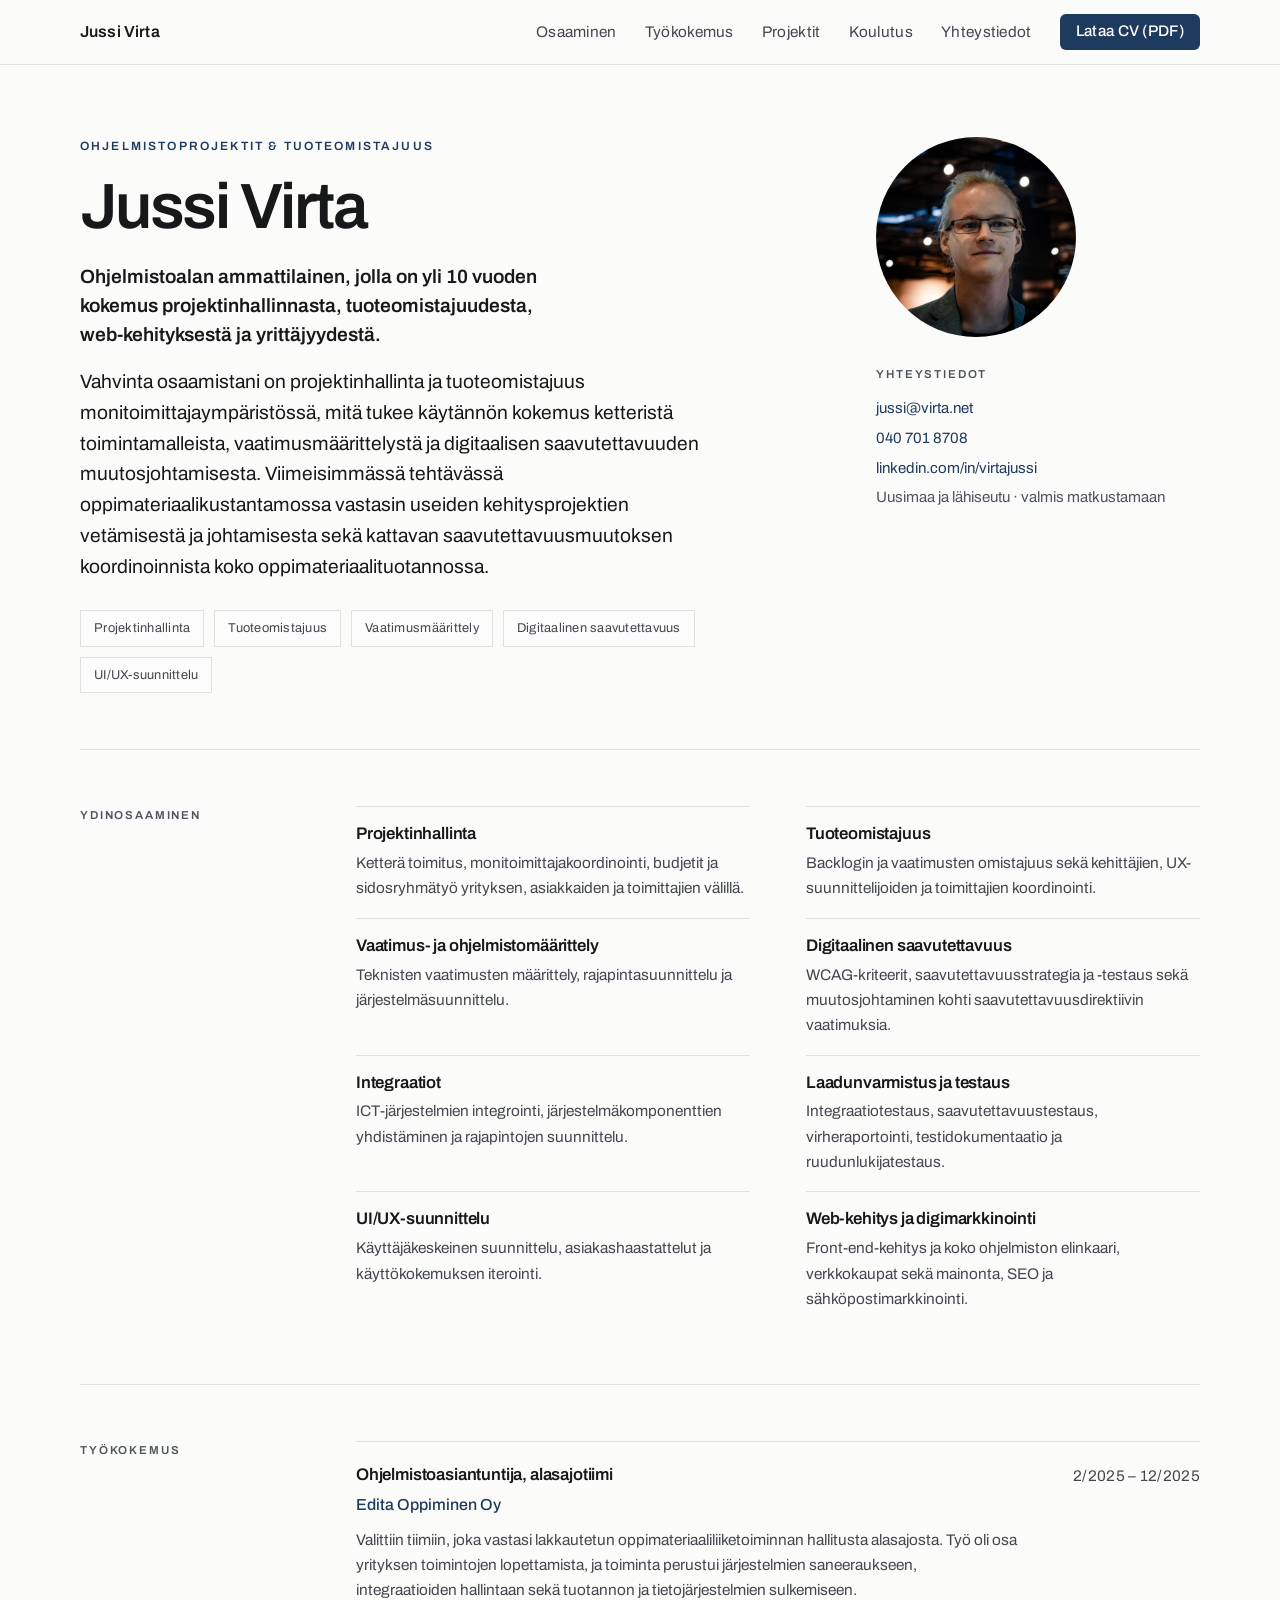
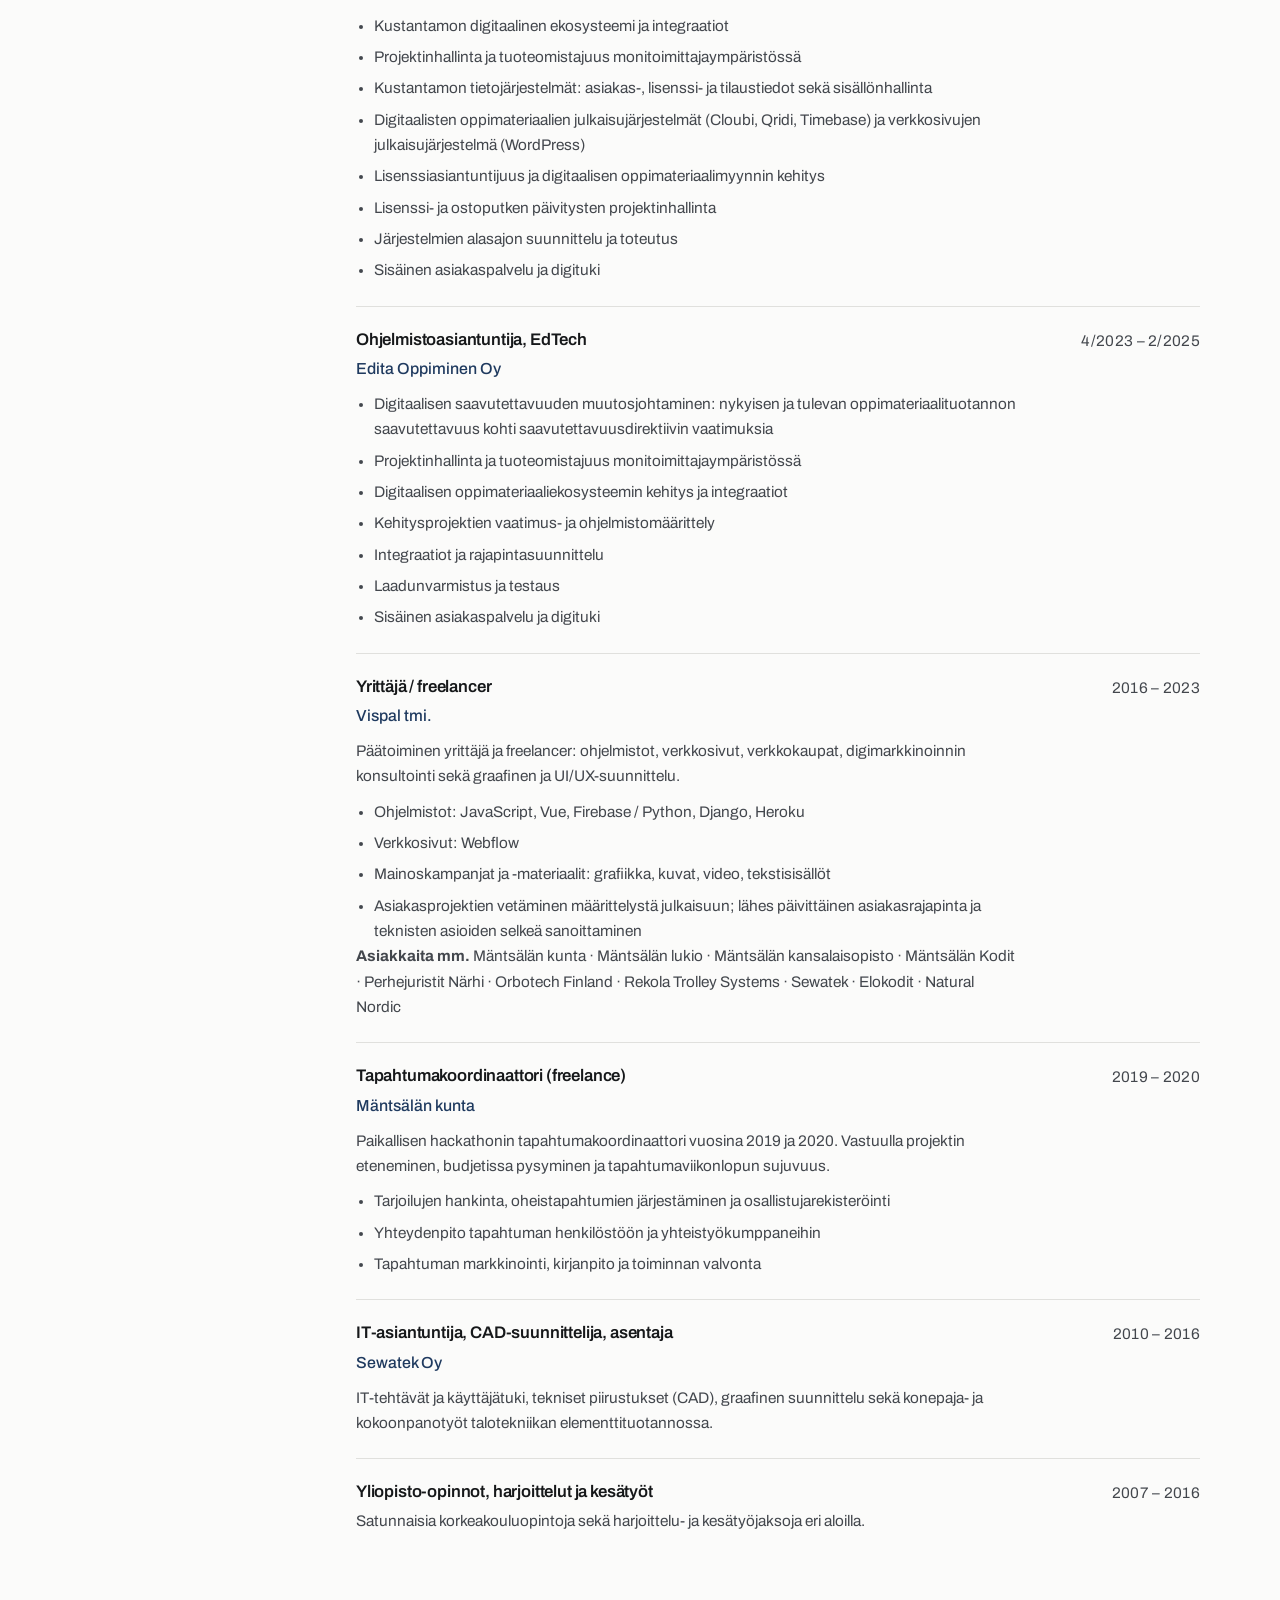
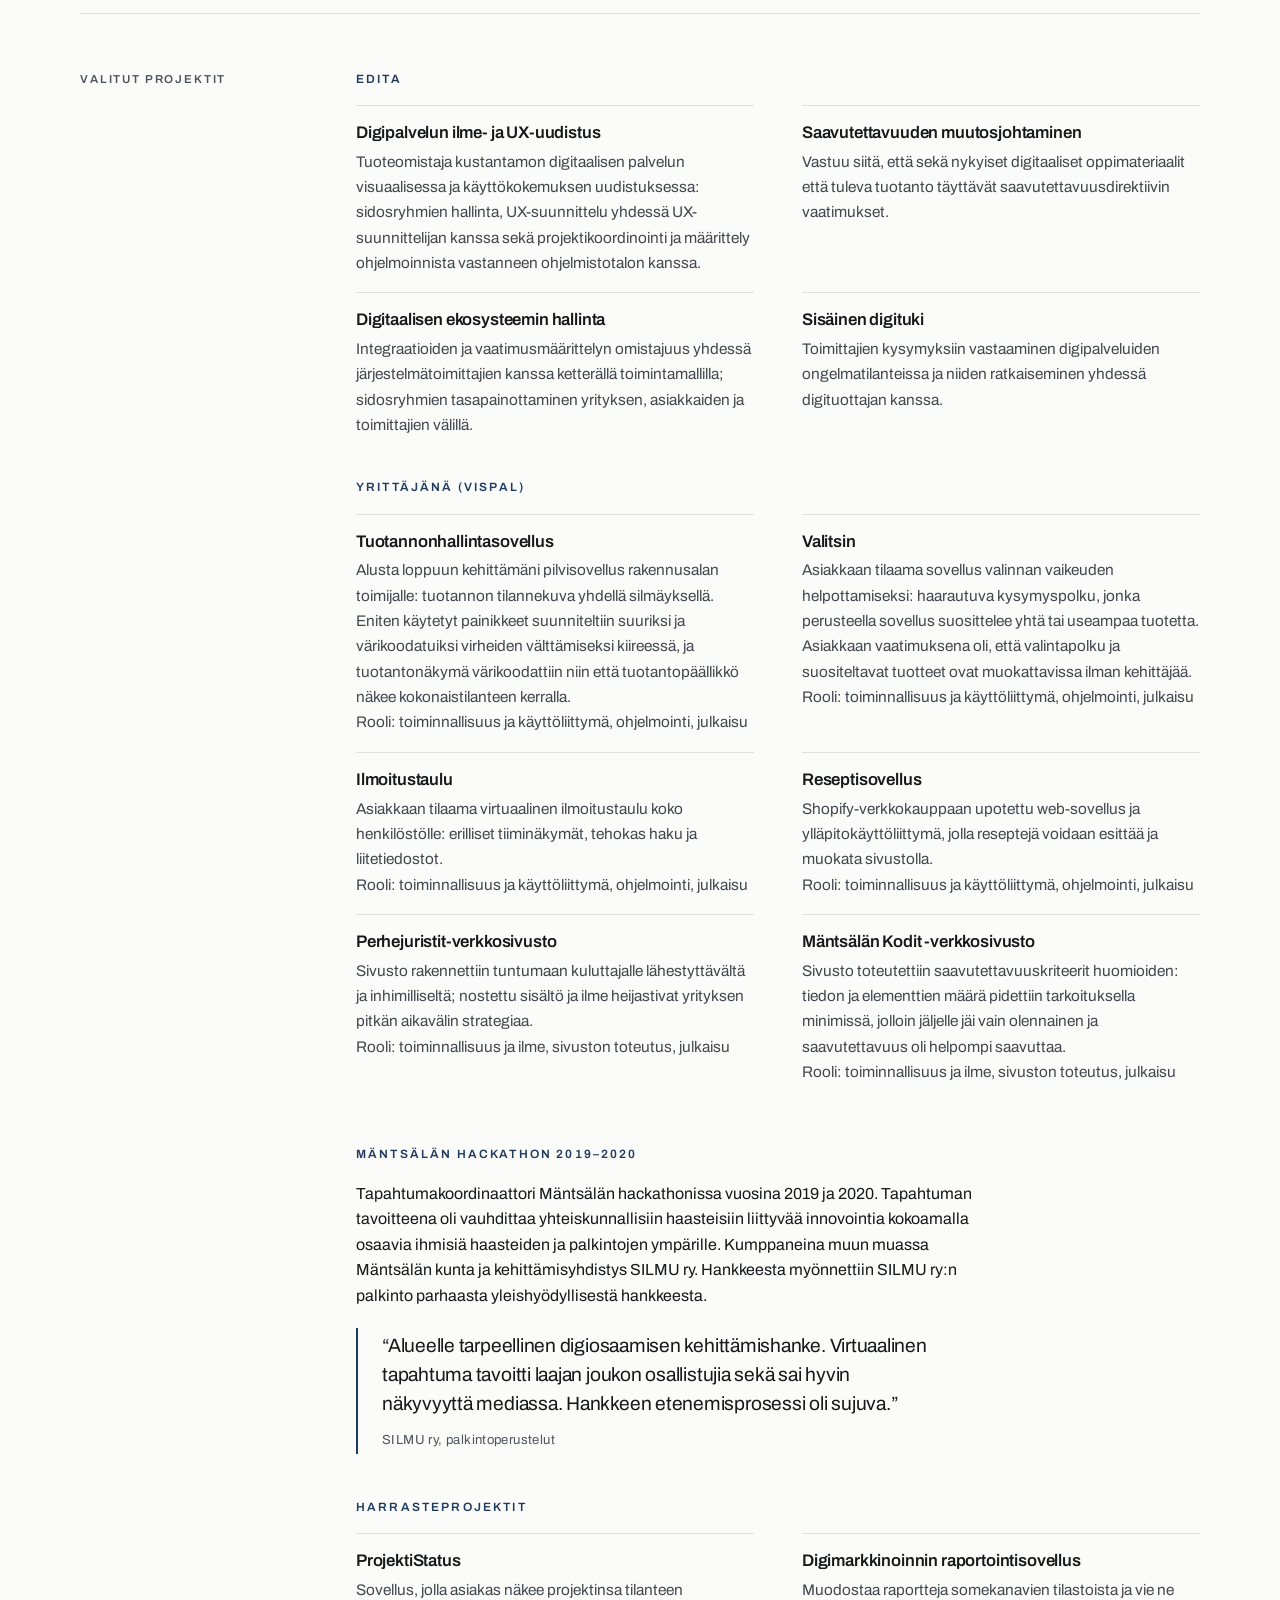
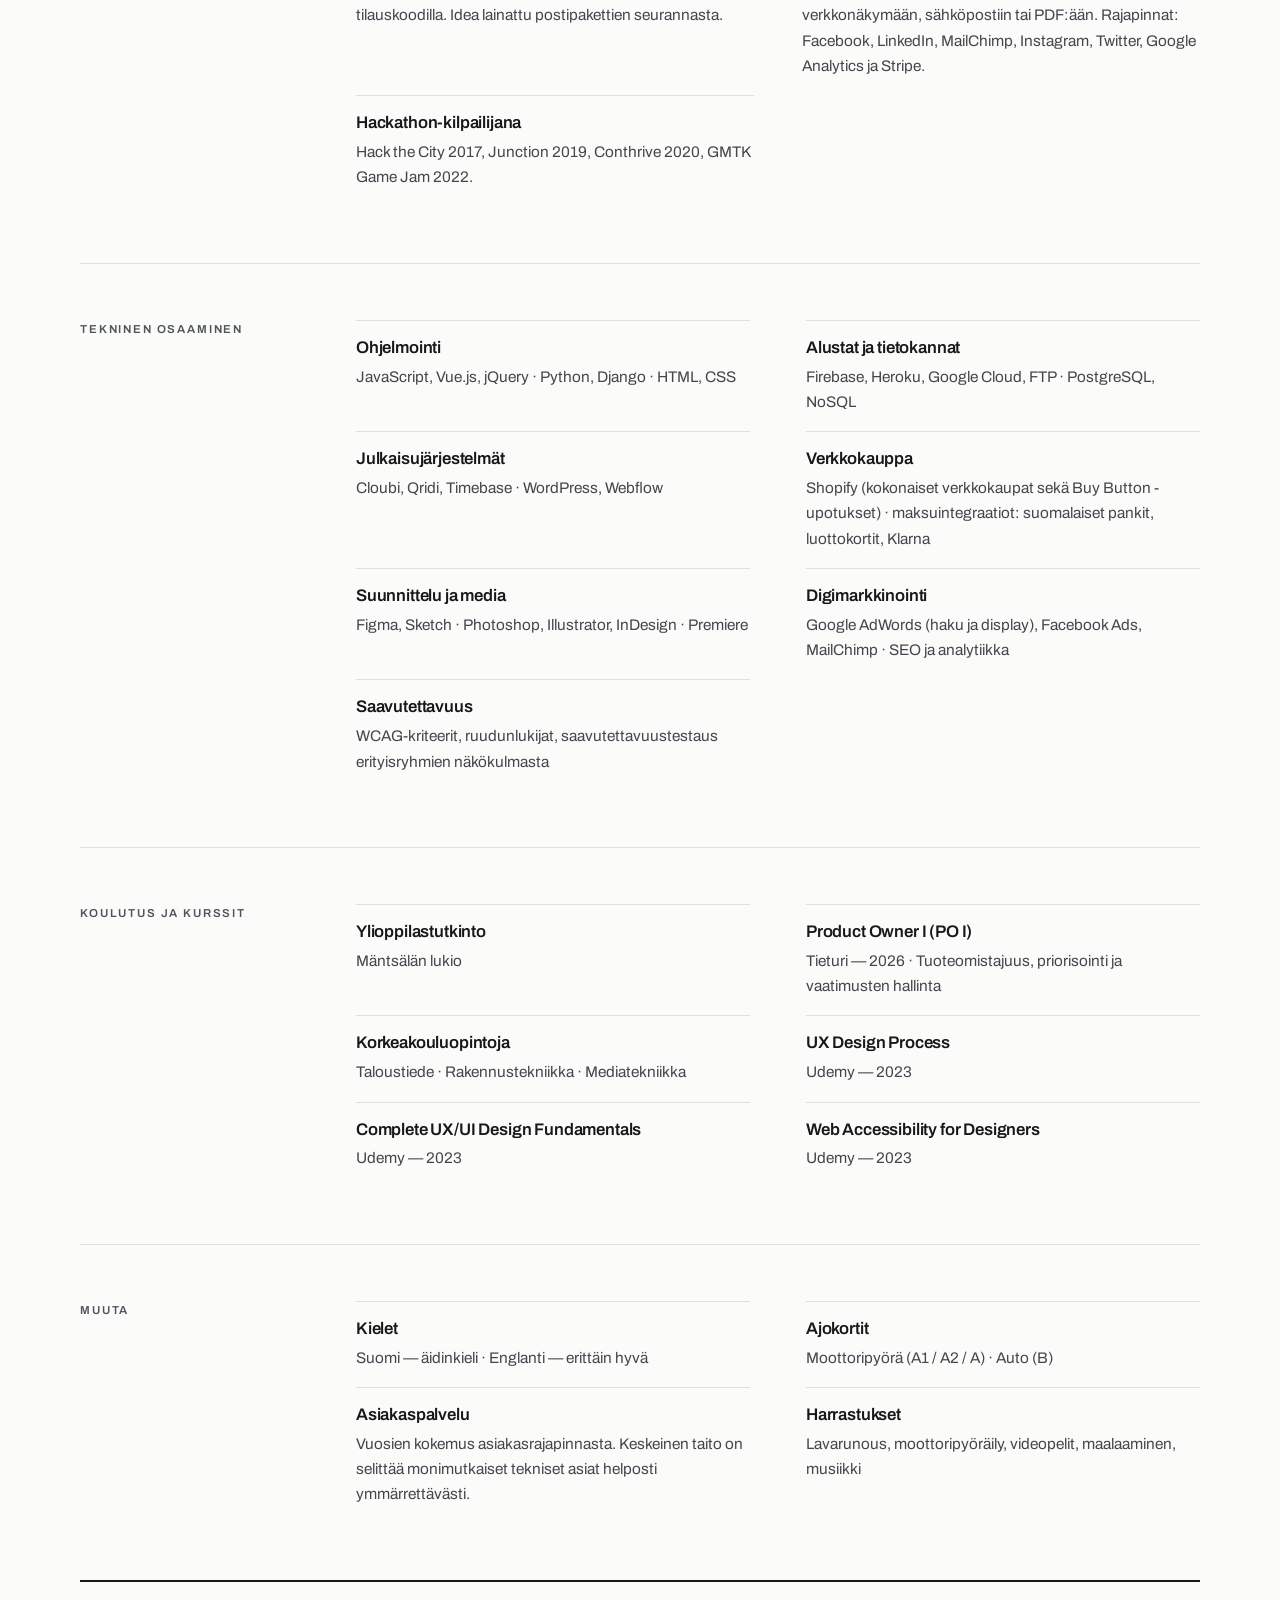
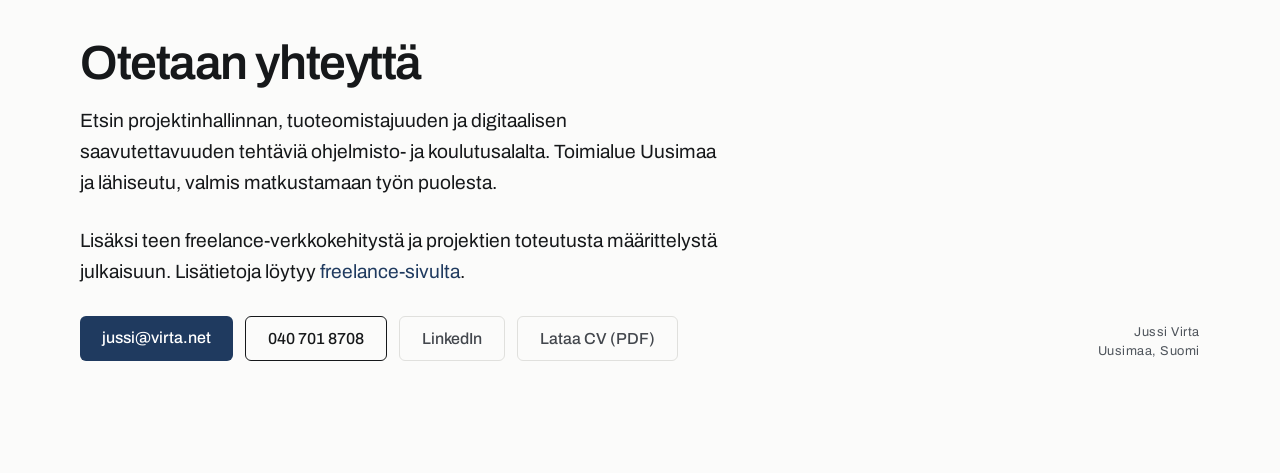
==== CV/index.html @ 3f465d14 "Add front page portal with CV and digital services paths - Move the CV page to /CV/ and fix its asse" ====
<!DOCTYPE html>
<html lang="fi">
<head>
  <meta charset="utf-8">
  <meta name="viewport" content="width=device-width, initial-scale=1">
  <meta name="description" content="Jussi Virta — ohjelmistoprojektit, tuoteomistajuus ja digitaalinen saavutettavuus.">
  <title>Jussi Virta</title>
  <link rel="preconnect" href="https://fonts.googleapis.com">
  <link rel="preconnect" href="https://fonts.gstatic.com" crossorigin>
  <link href="https://fonts.googleapis.com/css2?family=Archivo:wght@400;500;600;700&display=swap" rel="stylesheet">
  <link rel="stylesheet" href="styles.css">
</head>
<body>
  <a class="skip-link" href="#top">Hyppää sisältöön</a>
  <header class="site-header">
    <div class="container">
      <a class="brand" href="#top">Jussi Virta</a>
      <nav class="nav" aria-label="Päävalikko">
        <a href="#osaaminen">Osaaminen</a>
        <a href="#kokemus">Työkokemus</a>
        <a href="#projektit">Projektit</a>
        <a href="#koulutus">Koulutus</a>
        <a href="#yhteys">Yhteystiedot</a>
        <a class="button" href="../assets/Jussi_Virta_CV.pdf" download aria-label="Lataa CV PDF">Lataa CV (PDF)</a>
      </nav>
    </div>
  </header>

  <main id="top" class="container">
    <section class="hero">
      <div class="hero-grid">
        <div>
          <p class="eyebrow">Ohjelmistoprojektit &amp; tuoteomistajuus</p>
          <h1>Jussi Virta</h1>
          <p class="lead">Ohjelmistoalan ammattilainen, jolla on yli 10 vuoden kokemus projektinhallinnasta, tuoteomistajuudesta, web-kehityksestä ja yrittäjyydestä.</p>
          <p class="summary">Vahvinta osaamistani on projektinhallinta ja tuoteomistajuus monitoimittajaympäristössä, mitä tukee käytännön kokemus ketteristä toimintamalleista, vaatimusmäärittelystä ja digitaalisen saavutettavuuden muutosjohtamisesta. Viimeisimmässä tehtävässä oppimateriaalikustantamossa vastasin useiden kehitysprojektien vetämisestä ja johtamisesta sekä kattavan saavutettavuusmuutoksen koordinoinnista koko oppimateriaalituotannossa.</p>
          <div class="tag-list">
            <span class="tag">Projektinhallinta</span>
            <span class="tag">Tuoteomistajuus</span>
            <span class="tag">Vaatimusmäärittely</span>
            <span class="tag">Digitaalinen saavutettavuus</span>
            <span class="tag">UI/UX-suunnittelu</span>
          </div>
        </div>

        <div class="profile-card">
          <img class="profile-image" src="../assets/jussi.webp" alt="Jussi Virta">
          <div>
            <p class="contact-title">Yhteystiedot</p>
            <div class="contact-list">
              <a href="mailto:jussi@virta.net" aria-label="Sähköposti: jussi@virta.net">jussi@virta.net</a>
              <a href="tel:+358407018708" aria-label="Puhelinnumero: 040 701 8708">040 701 8708</a>
              <a href="https://linkedin.com/in/virtajussi" target="_blank" rel="noopener noreferrer" aria-label="LinkedIn-profiili">linkedin.com/in/virtajussi</a>
              <span class="contact-meta">Uusimaa ja lähiseutu · valmis matkustamaan</span>
            </div>
          </div>
        </div>
      </div>
    </section>

    <section id="osaaminen" class="section">
      <div class="section-grid">
        <h2 class="section-label">Ydinosaaminen</h2>
        <div class="card-grid">
          <div class="info-card">
            <h3>Projektinhallinta</h3>
            <p>Ketterä toimitus, monitoimittajakoordinointi, budjetit ja sidosryhmätyö yrityksen, asiakkaiden ja toimittajien välillä.</p>
          </div>
          <div class="info-card">
            <h3>Tuoteomistajuus</h3>
            <p>Backlogin ja vaatimusten omistajuus sekä kehittäjien, UX-suunnittelijoiden ja toimittajien koordinointi.</p>
          </div>
          <div class="info-card">
            <h3>Vaatimus- ja ohjelmistomäärittely</h3>
            <p>Teknisten vaatimusten määrittely, rajapintasuunnittelu ja järjestelmäsuunnittelu.</p>
          </div>
          <div class="info-card">
            <h3>Digitaalinen saavutettavuus</h3>
            <p>WCAG-kriteerit, saavutettavuusstrategia ja -testaus sekä muutosjohtaminen kohti saavutettavuusdirektiivin vaatimuksia.</p>
          </div>
          <div class="info-card">
            <h3>Integraatiot</h3>
            <p>ICT-järjestelmien integrointi, järjestelmäkomponenttien yhdistäminen ja rajapintojen suunnittelu.</p>
          </div>
          <div class="info-card">
            <h3>Laadunvarmistus ja testaus</h3>
            <p>Integraatiotestaus, saavutettavuustestaus, virheraportointi, testidokumentaatio ja ruudunlukijatestaus.</p>
          </div>
          <div class="info-card">
            <h3>UI/UX-suunnittelu</h3>
            <p>Käyttäjäkeskeinen suunnittelu, asiakashaastattelut ja käyttökokemuksen iterointi.</p>
          </div>
          <div class="info-card">
            <h3>Web-kehitys ja digimarkkinointi</h3>
            <p>Front-end-kehitys ja koko ohjelmiston elinkaari, verkkokaupat sekä mainonta, SEO ja sähköpostimarkkinointi.</p>
          </div>
        </div>
      </div>
    </section>

    <section id="kokemus" class="section">
      <div class="section-grid">
        <h2 class="section-label">Työkokemus</h2>
        <div>
          <article class="job">
            <div>
              <h3>Ohjelmistoasiantuntija, alasajotiimi</h3>
              <span class="job-company">Edita Oppiminen Oy</span>
              <p>Valittiin tiimiin, joka vastasi lakkautetun oppimateriaaliliiketoiminnan hallitusta alasajosta. Työ oli osa yrityksen toimintojen lopettamista, ja toiminta perustui järjestelmien saneeraukseen, integraatioiden hallintaan sekä tuotannon ja tietojärjestelmien sulkemiseen.</p>
              <ul>
                <li>Kustantamon digitaalinen ekosysteemi ja integraatiot</li>
                <li>Projektinhallinta ja tuoteomistajuus monitoimittajaympäristössä</li>
                <li>Kustantamon tietojärjestelmät: asiakas-, lisenssi- ja tilaustiedot sekä sisällönhallinta</li>
                <li>Digitaalisten oppimateriaalien julkaisujärjestelmät (Cloubi, Qridi, Timebase) ja verkkosivujen julkaisujärjestelmä (WordPress)</li>
                <li>Lisenssiasiantuntijuus ja digitaalisen oppimateriaalimyynnin kehitys</li>
                <li>Lisenssi- ja ostoputken päivitysten projektinhallinta</li>
                <li>Järjestelmien alasajon suunnittelu ja toteutus</li>
                <li>Sisäinen asiakaspalvelu ja digituki</li>
              </ul>
            </div>
            <p class="job-date">2/2025 – 12/2025</p>
          </article>

          <article class="job">
            <div>
              <h3>Ohjelmistoasiantuntija, EdTech</h3>
              <span class="job-company">Edita Oppiminen Oy</span>
              <ul>
                <li>Digitaalisen saavutettavuuden muutosjohtaminen: nykyisen ja tulevan oppimateriaalituotannon saavutettavuus kohti saavutettavuusdirektiivin vaatimuksia</li>
                <li>Projektinhallinta ja tuoteomistajuus monitoimittajaympäristössä</li>
                <li>Digitaalisen oppimateriaaliekosysteemin kehitys ja integraatiot</li>
                <li>Kehitysprojektien vaatimus- ja ohjelmistomäärittely</li>
                <li>Integraatiot ja rajapintasuunnittelu</li>
                <li>Laadunvarmistus ja testaus</li>
                <li>Sisäinen asiakaspalvelu ja digituki</li>
              </ul>
            </div>
            <p class="job-date">4/2023 – 2/2025</p>
          </article>

          <article class="job">
            <div>
              <h3>Yrittäjä / freelancer</h3>
              <span class="job-company">Vispal tmi.</span>
              <p>Päätoiminen yrittäjä ja freelancer: ohjelmistot, verkkosivut, verkkokaupat, digimarkkinoinnin konsultointi sekä graafinen ja UI/UX-suunnittelu.</p>
              <ul>
                <li>Ohjelmistot: JavaScript, Vue, Firebase / Python, Django, Heroku</li>
                <li>Verkkosivut: Webflow</li>
                <li>Mainoskampanjat ja -materiaalit: grafiikka, kuvat, video, tekstisisällöt</li>
                <li>Asiakasprojektien vetäminen määrittelystä julkaisuun; lähes päivittäinen asiakasrajapinta ja teknisten asioiden selkeä sanoittaminen</li>
              </ul>
              <p class="meta"><strong>Asiakkaita mm.</strong> Mäntsälän kunta · Mäntsälän lukio · Mäntsälän kansalaisopisto · Mäntsälän Kodit · Perhejuristit Närhi · Orbotech Finland · Rekola Trolley Systems · Sewatek · Elokodit · Natural Nordic</p>
            </div>
            <p class="job-date">2016 – 2023</p>
          </article>

          <article class="job">
            <div>
              <h3>Tapahtumakoordinaattori (freelance)</h3>
              <span class="job-company">Mäntsälän kunta</span>
              <p>Paikallisen hackathonin tapahtumakoordinaattori vuosina 2019 ja 2020. Vastuulla projektin eteneminen, budjetissa pysyminen ja tapahtumaviikonlopun sujuvuus.</p>
              <ul>
                <li>Tarjoilujen hankinta, oheistapahtumien järjestäminen ja osallistujarekisteröinti</li>
                <li>Yhteydenpito tapahtuman henkilöstöön ja yhteistyökumppaneihin</li>
                <li>Tapahtuman markkinointi, kirjanpito ja toiminnan valvonta</li>
              </ul>
            </div>
            <p class="job-date">2019 – 2020</p>
          </article>

          <article class="job">
            <div>
              <h3>IT-asiantuntija, CAD-suunnittelija, asentaja</h3>
              <span class="job-company">Sewatek Oy</span>
              <p>IT-tehtävät ja käyttäjätuki, tekniset piirustukset (CAD), graafinen suunnittelu sekä konepaja- ja kokoonpanotyöt talotekniikan elementtituotannossa.</p>
            </div>
            <p class="job-date">2010 – 2016</p>
          </article>

          <article class="job">
            <div>
              <h3>Yliopisto-opinnot, harjoittelut ja kesätyöt</h3>
              <p>Satunnaisia korkeakouluopintoja sekä harjoittelu- ja kesätyöjaksoja eri aloilla.</p>
            </div>
            <p class="job-date">2007 – 2016</p>
          </article>
        </div>
      </div>
    </section>

    <section id="projektit" class="section">
      <div class="section-grid">
        <h2 class="section-label">Valitut projektit</h2>
        <div>
          <p class="eyebrow eyebrow-spaced">Edita</p>
          <div class="project-grid">
            <div class="project">
              <h3>Digipalvelun ilme- ja UX-uudistus</h3>
              <p>Tuoteomistaja kustantamon digitaalisen palvelun visuaalisessa ja käyttökokemuksen uudistuksessa: sidosryhmien hallinta, UX-suunnittelu yhdessä UX-suunnittelijan kanssa sekä projektikoordinointi ja määrittely ohjelmoinnista vastanneen ohjelmistotalon kanssa.</p>
            </div>
            <div class="project">
              <h3>Saavutettavuuden muutosjohtaminen</h3>
              <p>Vastuu siitä, että sekä nykyiset digitaaliset oppimateriaalit että tuleva tuotanto täyttävät saavutettavuusdirektiivin vaatimukset.</p>
            </div>
            <div class="project">
              <h3>Digitaalisen ekosysteemin hallinta</h3>
              <p>Integraatioiden ja vaatimusmäärittelyn omistajuus yhdessä järjestelmätoimittajien kanssa ketterällä toimintamallilla; sidosryhmien tasapainottaminen yrityksen, asiakkaiden ja toimittajien välillä.</p>
            </div>
            <div class="project">
              <h3>Sisäinen digituki</h3>
              <p>Toimittajien kysymyksiin vastaaminen digipalveluiden ongelmatilanteissa ja niiden ratkaiseminen yhdessä digituottajan kanssa.</p>
            </div>
          </div>

          <p class="eyebrow eyebrow-spaced-large">Yrittäjänä (Vispal)</p>
          <div class="project-grid">
            <div class="project">
              <h3>Tuotannonhallintasovellus</h3>
              <p>Alusta loppuun kehittämäni pilvisovellus rakennusalan toimijalle: tuotannon tilannekuva yhdellä silmäyksellä. Eniten käytetyt painikkeet suunniteltiin suuriksi ja värikoodatuiksi virheiden välttämiseksi kiireessä, ja tuotantonäkymä värikoodattiin niin että tuotantopäällikkö näkee kokonaistilanteen kerralla.</p>
              <p class="project-role">Rooli: toiminnallisuus ja käyttöliittymä, ohjelmointi, julkaisu</p>
            </div>
            <div class="project">
              <h3>Valitsin</h3>
              <p>Asiakkaan tilaama sovellus valinnan vaikeuden helpottamiseksi: haarautuva kysymyspolku, jonka perusteella sovellus suosittelee yhtä tai useampaa tuotetta. Asiakkaan vaatimuksena oli, että valintapolku ja suositeltavat tuotteet ovat muokattavissa ilman kehittäjää.</p>
              <p class="project-role">Rooli: toiminnallisuus ja käyttöliittymä, ohjelmointi, julkaisu</p>
            </div>
            <div class="project">
              <h3>Ilmoitustaulu</h3>
              <p>Asiakkaan tilaama virtuaalinen ilmoitustaulu koko henkilöstölle: erilliset tiiminäkymät, tehokas haku ja liitetiedostot.</p>
              <p class="project-role">Rooli: toiminnallisuus ja käyttöliittymä, ohjelmointi, julkaisu</p>
            </div>
            <div class="project">
              <h3>Reseptisovellus</h3>
              <p>Shopify-verkkokauppaan upotettu web-sovellus ja ylläpitokäyttöliittymä, jolla reseptejä voidaan esittää ja muokata sivustolla.</p>
              <p class="project-role">Rooli: toiminnallisuus ja käyttöliittymä, ohjelmointi, julkaisu</p>
            </div>
            <div class="project">
              <h3>Perhejuristit-verkkosivusto</h3>
              <p>Sivusto rakennettiin tuntumaan kuluttajalle lähestyttävältä ja inhimilliseltä; nostettu sisältö ja ilme heijastivat yrityksen pitkän aikavälin strategiaa.</p>
              <p class="project-role">Rooli: toiminnallisuus ja ilme, sivuston toteutus, julkaisu</p>
            </div>
            <div class="project">
              <h3>Mäntsälän Kodit -verkkosivusto</h3>
              <p>Sivusto toteutettiin saavutettavuuskriteerit huomioiden: tiedon ja elementtien määrä pidettiin tarkoituksella minimissä, jolloin jäljelle jäi vain olennainen ja saavutettavuus oli helpompi saavuttaa.</p>
              <p class="project-role">Rooli: toiminnallisuus ja ilme, sivuston toteutus, julkaisu</p>
            </div>
          </div>

          <div class="project-group">
            <p class="eyebrow eyebrow-spaced">Mäntsälän hackathon 2019–2020</p>
            <div>
              <p class="project-copy">Tapahtumakoordinaattori Mäntsälän hackathonissa vuosina 2019 ja 2020. Tapahtuman tavoitteena oli vauhdittaa yhteiskunnallisiin haasteisiin liittyvää innovointia kokoamalla osaavia ihmisiä haasteiden ja palkintojen ympärille. Kumppaneina muun muassa Mäntsälän kunta ja kehittämisyhdistys SILMU ry. Hankkeesta myönnettiin SILMU ry:n palkinto parhaasta yleishyödyllisestä hankkeesta.</p>
              <blockquote class="quote">
                <p>“Alueelle tarpeellinen digiosaamisen kehittämishanke. Virtuaalinen tapahtuma tavoitti laajan joukon osallistujia sekä sai hyvin näkyvyyttä mediassa. Hankkeen etenemisprosessi oli sujuva.”</p>
                <footer class="quote-footer">SILMU ry, palkintoperustelut</footer>
              </blockquote>
            </div>
          </div>

          <div class="project-group">
            <p class="eyebrow eyebrow-spaced">Harrasteprojektit</p>
            <div class="project-grid">
              <div class="project">
                <h3>ProjektiStatus</h3>
                <p>Sovellus, jolla asiakas näkee projektinsa tilanteen tilauskoodilla. Idea lainattu postipakettien seurannasta.</p>
              </div>
              <div class="project">
                <h3>Digimarkkinoinnin raportointisovellus</h3>
                <p>Muodostaa raportteja somekanavien tilastoista ja vie ne verkkonäkymään, sähköpostiin tai PDF:ään. Rajapinnat: Facebook, LinkedIn, MailChimp, Instagram, Twitter, Google Analytics ja Stripe.</p>
              </div>
              <div class="project">
                <h3>Hackathon-kilpailijana</h3>
                <p>Hack the City 2017, Junction 2019, Conthrive 2020, GMTK Game Jam 2022.</p>
              </div>
            </div>
          </div>
        </div>
      </div>
    </section>

    <section id="tekniikka" class="section">
      <div class="section-grid">
        <h2 class="section-label">Tekninen osaaminen</h2>
        <div class="card-grid">
          <div class="info-card">
            <h3>Ohjelmointi</h3>
            <p>JavaScript, Vue.js, jQuery · Python, Django · HTML, CSS</p>
          </div>
          <div class="info-card">
            <h3>Alustat ja tietokannat</h3>
            <p>Firebase, Heroku, Google Cloud, FTP · PostgreSQL, NoSQL</p>
          </div>
          <div class="info-card">
            <h3>Julkaisujärjestelmät</h3>
            <p>Cloubi, Qridi, Timebase · WordPress, Webflow</p>
          </div>
          <div class="info-card">
            <h3>Verkkokauppa</h3>
            <p>Shopify (kokonaiset verkkokaupat sekä Buy Button -upotukset) · maksuintegraatiot: suomalaiset pankit, luottokortit, Klarna</p>
          </div>
          <div class="info-card">
            <h3>Suunnittelu ja media</h3>
            <p>Figma, Sketch · Photoshop, Illustrator, InDesign · Premiere</p>
          </div>
          <div class="info-card">
            <h3>Digimarkkinointi</h3>
            <p>Google AdWords (haku ja display), Facebook Ads, MailChimp · SEO ja analytiikka</p>
          </div>
          <div class="info-card">
            <h3>Saavutettavuus</h3>
            <p>WCAG-kriteerit, ruudunlukijat, saavutettavuustestaus erityisryhmien näkökulmasta</p>
          </div>
        </div>
      </div>
    </section>

    <section id="koulutus" class="section">
      <div class="section-grid">
        <h2 class="section-label">Koulutus ja kurssit</h2>
        <div class="card-grid">
          <div class="info-card">
            <h3>Ylioppilastutkinto</h3>
            <p>Mäntsälän lukio</p>
          </div>
          <div class="info-card">
            <h3>Product Owner I (PO I)</h3>
            <p>Tieturi — 2026 · Tuoteomistajuus, priorisointi ja vaatimusten hallinta</p>
          </div>
          <div class="info-card">
            <h3>Korkeakouluopintoja</h3>
            <p>Taloustiede · Rakennustekniikka · Mediatekniikka</p>
          </div>
          <div class="info-card">
            <h3>UX Design Process</h3>
            <p>Udemy — 2023</p>
          </div>
          <div class="info-card">
            <h3>Complete UX/UI Design Fundamentals</h3>
            <p>Udemy — 2023</p>
          </div>
          <div class="info-card">
            <h3>Web Accessibility for Designers</h3>
            <p>Udemy — 2023</p>
          </div>
        </div>
      </div>
    </section>

    <section id="muuta" class="section">
      <div class="section-grid">
        <h2 class="section-label">Muuta</h2>
        <div class="card-grid">
          <div class="info-card">
            <h3>Kielet</h3>
            <p>Suomi — äidinkieli · Englanti — erittäin hyvä</p>
          </div>
          <div class="info-card">
            <h3>Ajokortit</h3>
            <p>Moottoripyörä (A1 / A2 / A) · Auto (B)</p>
          </div>
          <div class="info-card">
            <h3>Asiakaspalvelu</h3>
            <p>Vuosien kokemus asiakasrajapinnasta. Keskeinen taito on selittää monimutkaiset tekniset asiat helposti ymmärrettävästi.</p>
          </div>
          <div class="info-card">
            <h3>Harrastukset</h3>
            <p>Lavarunous, moottoripyöräily, videopelit, maalaaminen, musiikki</p>
          </div>
        </div>
      </div>
    </section>

    <section id="yhteys" class="contact-section">
      <div class="contact-wrap">
        <div>
          <h2>Otetaan yhteyttä</h2>
          <p class="summary">Etsin projektinhallinnan, tuoteomistajuuden ja digitaalisen saavutettavuuden tehtäviä ohjelmisto- ja koulutusalalta. Toimialue Uusimaa ja lähiseutu, valmis matkustamaan työn puolesta.</p>
          <p class="summary">Lisäksi teen freelance-verkkokehitystä ja projektien toteutusta määrittelystä julkaisuun. Lisätietoja löytyy <a href="../freelance/">freelance-sivulta</a>.</p>
          <div class="contact-actions" aria-label="Yhteystiedot ja toimintopainikkeet">
            <a class="button primary" href="mailto:jussi@virta.net" aria-label="Lähetä sähköpostia">jussi@virta.net</a>
            <a class="button secondary" href="tel:+358407018708" aria-label="Soita numerosta 040 701 8708">040 701 8708</a>
            <a class="button ghost" href="https://linkedin.com/in/virtajussi" target="_blank" rel="noopener noreferrer" aria-label="Avaa LinkedIn-profiili uudessa ikkunassa">LinkedIn</a>
            <a class="button ghost" href="../assets/Jussi_Virta_CV.pdf" download aria-label="Lataa CV PDF-tiedosto">Lataa CV (PDF)</a>
          </div>
        </div>
        <p class="signature">Jussi Virta<br>Uusimaa, Suomi</p>
      </div>
    </section>
  </main>
</body>
</html>
---- CV/styles.css ----
:root {
  --bg: #fbfbfa;
  --panel: #ffffff;
  --paper: #f5f4f1;
  --ink: #16181a;
  --muted: #43474d;
  --line: #e0e0dd;
  --brand: #1f3a5f;
  --brand-strong: #132742;
  --soft: #4e545b;
}

* { box-sizing: border-box; }

html { scroll-behavior: smooth; }

@media (prefers-reduced-motion: reduce) {
  html {
    scroll-behavior: auto;
  }

  *, *::before, *::after {
    animation-duration: 0.01ms !important;
    animation-iteration-count: 1 !important;
    transition-duration: 0.01ms !important;
    scroll-behavior: auto !important;
  }
}

body {
  margin: 0;
  background: var(--bg);
  color: var(--ink);
  font-family: Archivo, Helvetica, Arial, sans-serif;
  line-height: 1.6;
  -webkit-font-smoothing: antialiased;
}

a {
  color: var(--brand);
  text-decoration: none;
}

:focus-visible {
  outline: 3px solid var(--brand);
  outline-offset: 3px;
  border-radius: 4px;
}

.skip-link {
  position: absolute;
  left: 16px;
  top: -48px;
  background: var(--ink);
  color: #fff;
  padding: 10px 16px;
  border-radius: 6px;
  z-index: 100;
  transition: top 0.2s ease;
}

.skip-link:focus {
  top: 16px;
}

main {
  padding-bottom: 32px;
}

a:hover {
  color: var(--ink);
}

img {
  max-width: 100%;
  display: block;
  height: auto;
}

.container {
  width: min(1120px, calc(100% - 32px));
  margin: 0 auto;
}

.site-header {
  position: sticky;
  top: 0;
  z-index: 10;
  background: rgba(251, 251, 250, 0.92);
  backdrop-filter: blur(8px);
  border-bottom: 1px solid var(--line);
}

.site-header .container {
  display: flex;
  align-items: center;
  justify-content: space-between;
  gap: 24px;
  padding: 14px 0;
}

.brand {
  font-size: 1rem;
  font-weight: 600;
  letter-spacing: 0.01em;
  color: var(--ink);
}

.nav {
  display: flex;
  align-items: center;
  flex-wrap: wrap;
  gap: 18px 28px;
  font-size: 0.96rem;
  letter-spacing: 0.02em;
}

.nav a {
  color: var(--muted);
}

.nav a.button {
  display: inline-flex;
  align-items: center;
  justify-content: center;
  margin: 0;
  vertical-align: middle;
  background: var(--brand);
  color: #fff;
  padding: 8px 16px;
  border-radius: 6px;
  line-height: 1;
  min-height: 36px;
}

.nav a.button:hover {
  background: var(--brand-strong);
  color: #fff;
}

.hero {
  padding: 72px 0 56px;
}

.hero-grid {
  display: grid;
  grid-template-columns: minmax(0, 1.6fr) minmax(220px, 0.7fr);
  gap: 56px;
  align-items: start;
}

.eyebrow {
  margin: 0 0 20px;
  color: var(--brand);
  font-size: 0.75rem;
  letter-spacing: 0.18em;
  text-transform: uppercase;
  font-weight: 600;
}

.eyebrow-spaced {
  margin-bottom: 16px;
}

.eyebrow-spaced-large {
  margin: 24px 0 16px;
}

h1 {
  margin: 0 0 24px;
  font-size: clamp(3rem, 5vw, 5rem);
  line-height: 0.98;
  letter-spacing: -0.035em;
  font-weight: 600;
}

.lead {
  margin: 0 0 18px;
  font-size: clamp(1.1rem, 1.5vw, 1.35rem);
  line-height: 1.5;
  max-width: 44ch;
  font-weight: 600;
}

.summary {
  margin: 0 0 28px;
  max-width: 58ch;
  font-size: 1.2rem;
  line-height: 1.6;
  color: var(--ink);
}

.tag-list {
  display: flex;
  flex-wrap: wrap;
  gap: 10px;
}

.tag {
  display: inline-block;
  border: 1px solid var(--line);
  padding: 7px 13px;
  font-size: 0.8rem;
  letter-spacing: 0.02em;
  color: var(--muted);
  background: rgba(255,255,255,0.25);
}

.profile-card {
  padding-top: 0;
}

.profile-image {
  width: 200px;
  height: 200px;
  object-fit: cover;
  border-radius: 50%;
  margin: 0 0 28px;
}

.contact-title {
  margin: 0 0 14px;
  font-size: 0.72rem;
  letter-spacing: 0.16em;
  text-transform: uppercase;
  color: var(--soft);
  font-weight: 600;
}

.contact-list {
  display: grid;
  gap: 7px;
  font-size: 0.94rem;
  line-height: 1.5;
}

.contact-meta {
  color: var(--soft);
}

.section {
  border-top: 1px solid var(--line);
  padding: 56px 0;
  scroll-margin-top: 80px;
}

#top {
  scroll-margin-top: 80px;
}

.section-grid {
  display: grid;
  grid-template-columns: 220px minmax(0, 1fr);
  gap: 56px;
}

.section-label {
  margin: 0;
  font-size: 0.72rem;
  letter-spacing: 0.16em;
  text-transform: uppercase;
  color: var(--soft);
  font-weight: 600;
  align-self: start;
  position: sticky;
  top: 82px;
}

.card-grid {
  display: grid;
  grid-template-columns: repeat(2, minmax(0, 1fr));
  gap: 0 56px;
}

.info-card {
  border-top: 1px solid var(--line);
  padding: 16px 0;
}

.info-card h3,
.job h3,
.project h3 {
  margin: 0 0 6px;
  font-size: 1.05rem;
  line-height: 1.3;
  font-weight: 600;
  letter-spacing: -0.01em;
}

.info-card p,
.job p,
.project p,
.job li,
.project li,
.meta {
  margin: 0;
  color: var(--muted);
  font-size: 0.96rem;
  line-height: 1.65;
}

.job {
  border-top: 1px solid var(--line);
  padding: 22px 0;
  display: grid;
  grid-template-columns: minmax(0, 1fr) 150px;
  gap: 32px;
}

.job-company {
  display: block;
  margin: 0 0 10px;
  color: var(--brand);
  font-weight: 500;
}

.job ul,
.project ul {
  margin: 10px 0 0;
  padding-left: 18px;
  display: grid;
  gap: 6px;
}

.job-date {
  margin: 0;
  text-align: right;
  color: var(--soft);
  font-size: 0.88rem;
  letter-spacing: 0.02em;
}

.project-grid {
  display: grid;
  grid-template-columns: repeat(2, minmax(0, 1fr));
  gap: 0 48px;
}

.project {
  border-top: 1px solid var(--line);
  padding: 16px 0;
}

.project-role {
  margin-top: 8px;
  font-size: 0.8rem;
  color: var(--soft);
}

.project-group {
  margin-top: 44px;
}

.project-copy {
  max-width: 72ch;
  margin: 0 0 20px;
}

.quote {
  margin: 0;
  border-left: 2px solid var(--brand);
  padding: 4px 0 4px 24px;
  max-width: 64ch;
}

.quote p {
  margin: 0 0 10px;
  font-size: 1.2rem;
  line-height: 1.5;
  letter-spacing: -0.012em;
}

.quote-footer {
  font-size: 0.82rem;
  letter-spacing: 0.03em;
  color: var(--soft);
}

.contact-section {
  border-top: 2px solid var(--ink);
  padding: 56px 0 80px;
}

.contact-wrap {
  display: grid;
  grid-template-columns: minmax(0, 1fr) auto;
  gap: 56px;
  align-items: end;
}

.contact-wrap h2 {
  margin: 0 0 18px;
  font-size: clamp(2rem, 4vw, 3rem);
  line-height: 1.05;
  letter-spacing: -0.03em;
  font-weight: 600;
}

.contact-actions {
  display: flex;
  flex-wrap: wrap;
  gap: 12px;
}

.button {
  display: inline-block;
  margin: 0;
  min-height: 44px;
  padding: 12px 22px;
  border-radius: 6px;
  font-weight: 500;
  line-height: 1.2;
}

.button.primary {
  background: var(--brand);
  color: #fff;
}

.button.primary:hover,
.button.primary:focus-visible {
  background: var(--brand-strong);
  color: #fff;
}

.button.secondary {
  border: 1px solid var(--ink);
  color: var(--ink);
}

.button.secondary:hover,
.button.secondary:focus-visible {
  background: var(--ink);
  color: #fff;
}

.button.ghost {
  border: 1px solid var(--line);
  color: var(--muted);
}

.button.ghost:hover,
.button.ghost:focus-visible {
  border-color: var(--ink);
  color: var(--ink);
}

.signature {
  margin: 0;
  text-align: right;
  color: var(--soft);
  font-size: 0.8rem;
  letter-spacing: 0.04em;
  line-height: 1.5;
}

.freelance-page .site-header {
  position: sticky;
  top: 0;
}

.freelance-hero {
  padding: 72px 0 56px;
}

.freelance-grid {
  display: grid;
  grid-template-columns: minmax(0, 1.6fr) minmax(220px, 0.7fr);
  gap: 56px;
  align-items: start;
}

.freelance-tag-list {
  display: flex;
  flex-wrap: wrap;
  gap: 10px;
  margin-top: 28px;
}

.freelance-audience {
  font-size: 0.96rem;
  color: var(--muted);
}

.availability-status {
  margin: 0 0 4px;
  font-size: 1.05rem;
  font-weight: 600;
}

.freelance-feature-title {
  margin: 0 0 10px;
  font-size: 1.6rem;
  line-height: 1.2;
}

.freelance-feature-summary {
  margin-bottom: 12px;
  font-size: 1.05rem;
}

.freelance-copy {
  max-width: 62ch;
}

.freelance-copy-wide {
  max-width: 66ch;
}

.compact-grid {
  margin-top: 0;
}

.office-panel {
  margin-top: 40px;
  padding: 24px 26px;
  border: 1px solid var(--line);
  border-radius: 10px;
  background: var(--paper);
}

.office-eyebrow {
  margin-bottom: 8px;
}

.office-title {
  margin: 0 0 8px;
  font-size: 1.15rem;
}

.work-eyebrow {
  margin-bottom: 10px;
}

.work-title {
  margin: 0 0 18px;
  font-size: 1.6rem;
}

.projects-eyebrow {
  margin: 36px 0 16px;
}

.client-list {
  margin-top: 28px;
}

.portfolio-panel {
  display: flex;
  flex-wrap: wrap;
  gap: 20px 32px;
  align-items: center;
  justify-content: space-between;
  margin-top: 40px;
  padding: 26px 28px;
  border: 1px solid var(--line);
  border-radius: 10px;
  background: #fff;
}

.portfolio-title {
  margin: 0 0 6px;
  font-size: 1.15rem;
}

.portfolio-copy {
  max-width: 52ch;
}

.freelance-contact {
  border-top: 2px solid var(--ink);
  padding-bottom: 80px;
}

.freelance-contact-title {
  margin: 0 0 18px;
  font-size: clamp(2rem, 4vw, 3rem);
  line-height: 1.05;
  letter-spacing: -0.03em;
  font-weight: 600;
}

.freelance-contact-summary {
  margin: 0 0 28px;
  font-size: 1.2rem;
  max-width: 58ch;
}

.freelance-card {
  padding: 20px 18px;
  border: 1px solid var(--line);
  background: #fff;
  border-radius: 10px;
  margin-bottom: 24px;
}

.freelance-card p,
.freelance-card h3 {
  margin: 0;
}

.section-block {
  border-top: 1px solid var(--line);
  padding: 56px 0;
}

.section-layout {
  display: grid;
  grid-template-columns: 220px minmax(0, 1fr);
  gap: 56px;
}

.section-layout h2 {
  margin: 0;
  font-size: 0.72rem;
  letter-spacing: 0.16em;
  text-transform: uppercase;
  color: var(--soft);
  font-weight: 600;
  align-self: start;
  position: sticky;
  top: 82px;
}

.section-panel {
  padding-top: 0;
  border-top: none;
}

.mini-grid {
  display: grid;
  grid-template-columns: repeat(2, minmax(0, 1fr));
  gap: 0 56px;
}

.mini-item {
  border-top: 1px solid var(--line);
  padding: 16px 0;
}

.mini-item h3,
.mini-item h4 {
  margin: 0 0 6px;
  letter-spacing: -0.01em;
}

.side-note {
  color: var(--soft);
  font-size: 0.9rem;
  line-height: 1.65;
}

@media (max-width: 800px) {
  .hero-grid,
  .section-grid,
  .contact-wrap,
  .project-grid,
  .card-grid,
  .job,
  .freelance-grid,
  .section-layout,
  .mini-grid {
    grid-template-columns: 1fr;
  }

  .section-label {
    position: static;
    margin-bottom: 12px;
  }

  .section-layout h2 {
    position: static;
    margin-bottom: 12px;
  }

  .section-label {
    position: static;
    margin-bottom: 12px;
  }

  .job-date,
  .signature {
    text-align: left;
  }

  .nav {
    justify-content: flex-start;
  }

  .site-header .container {
    display: block;
    padding: 14px 0 12px;
  }

  .brand {
    display: inline-block;
    margin-bottom: 10px;
  }
}
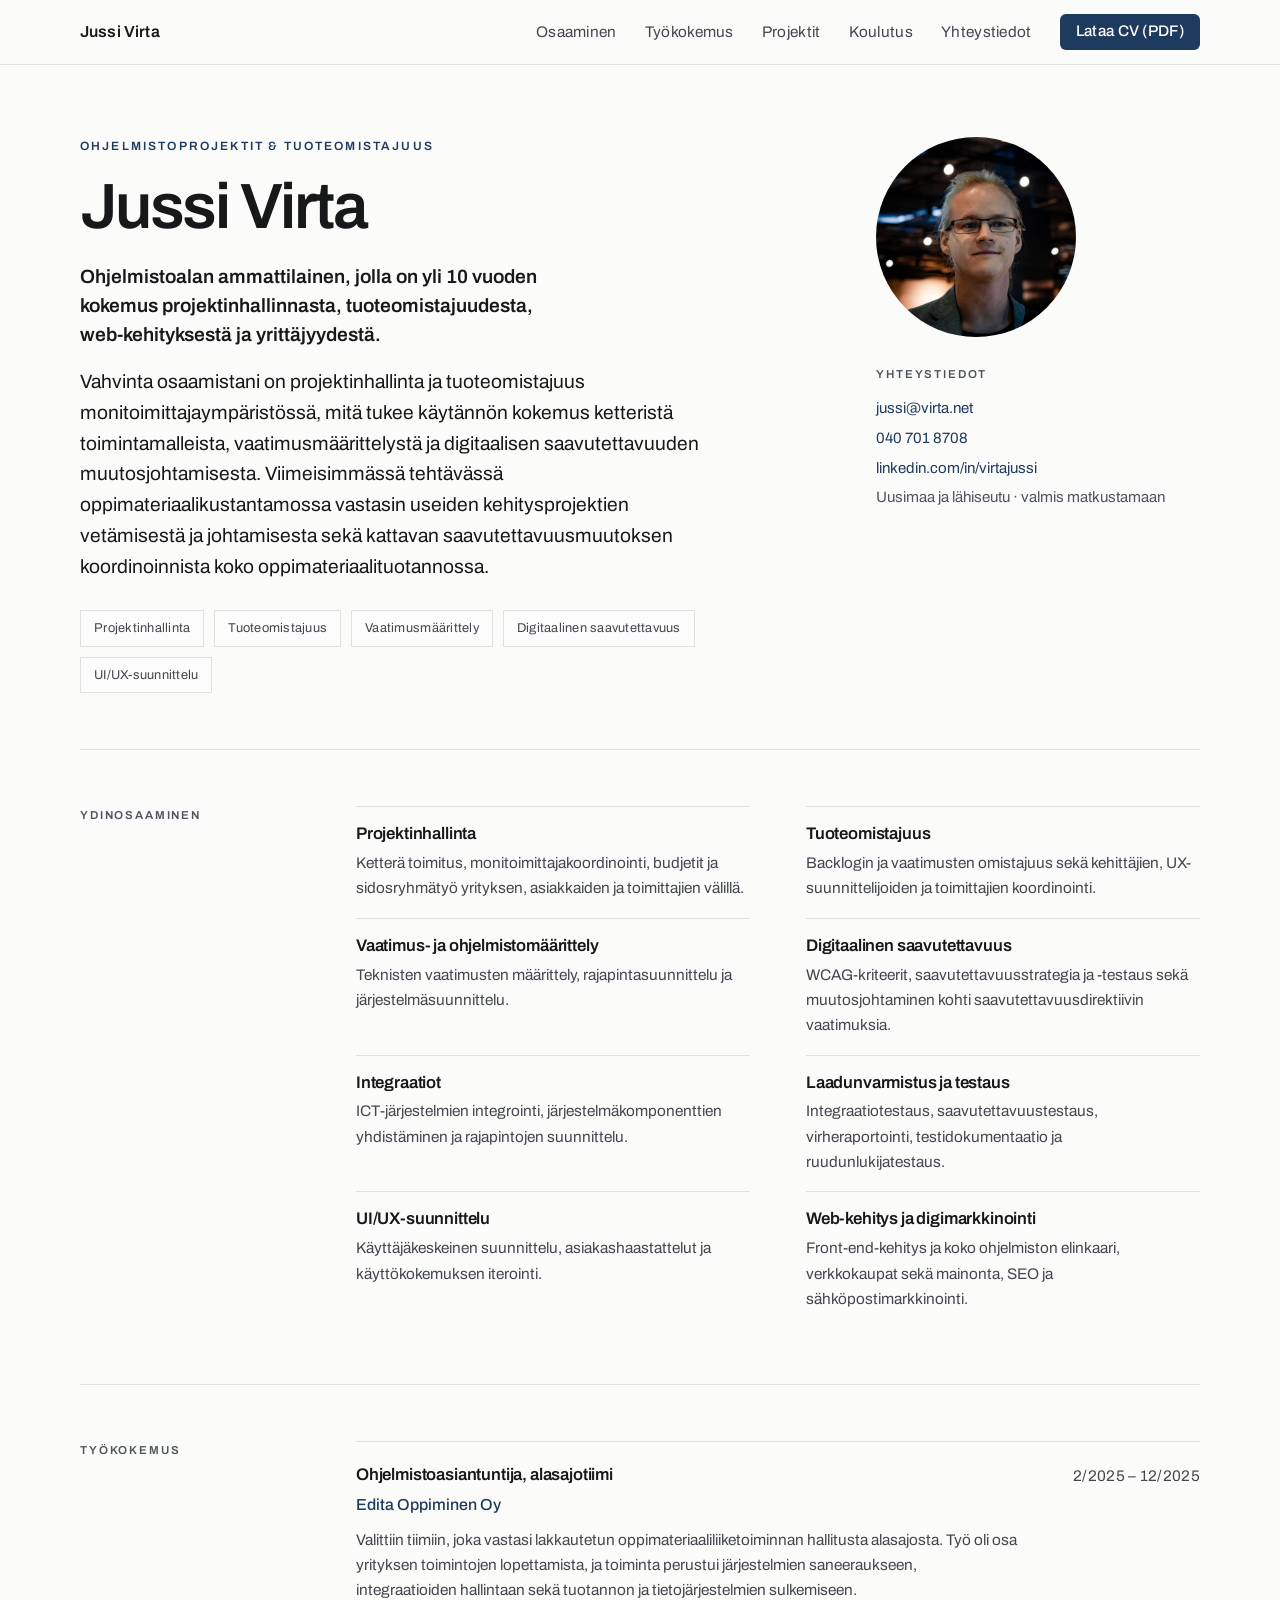
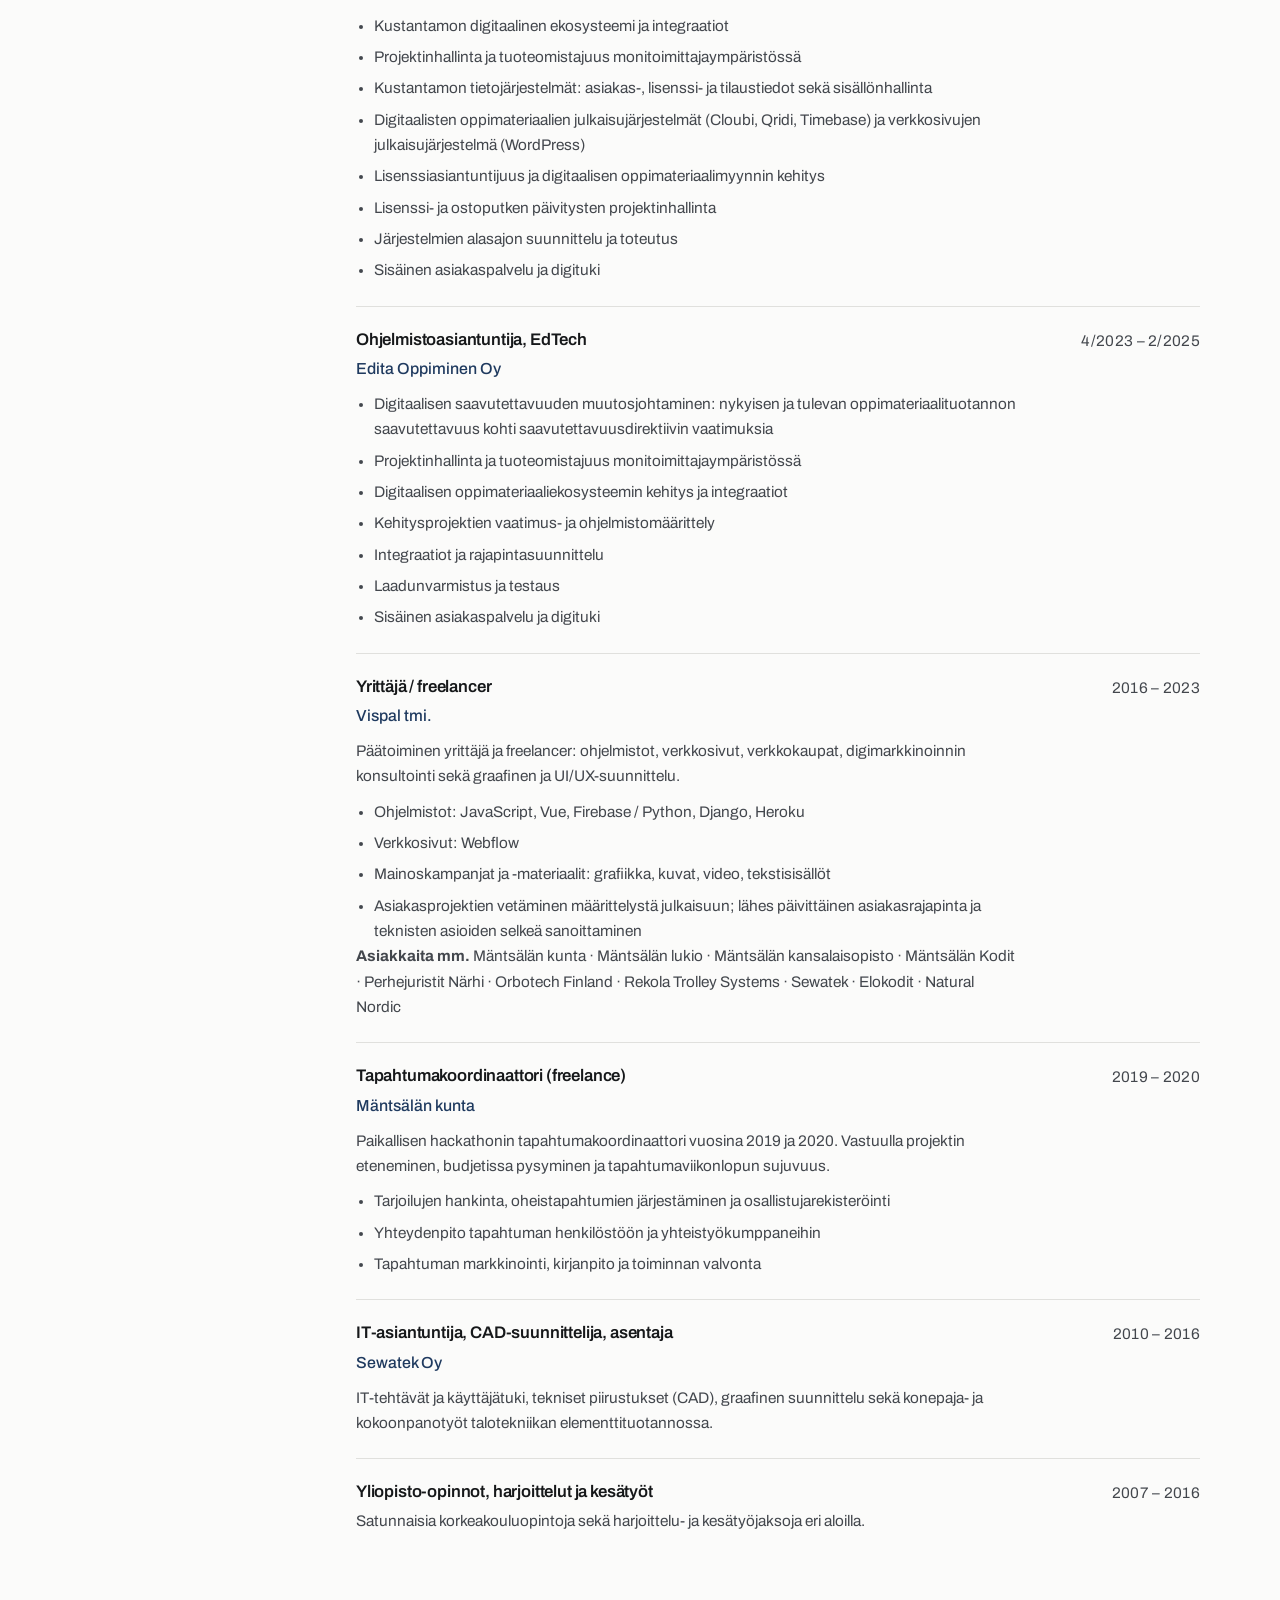
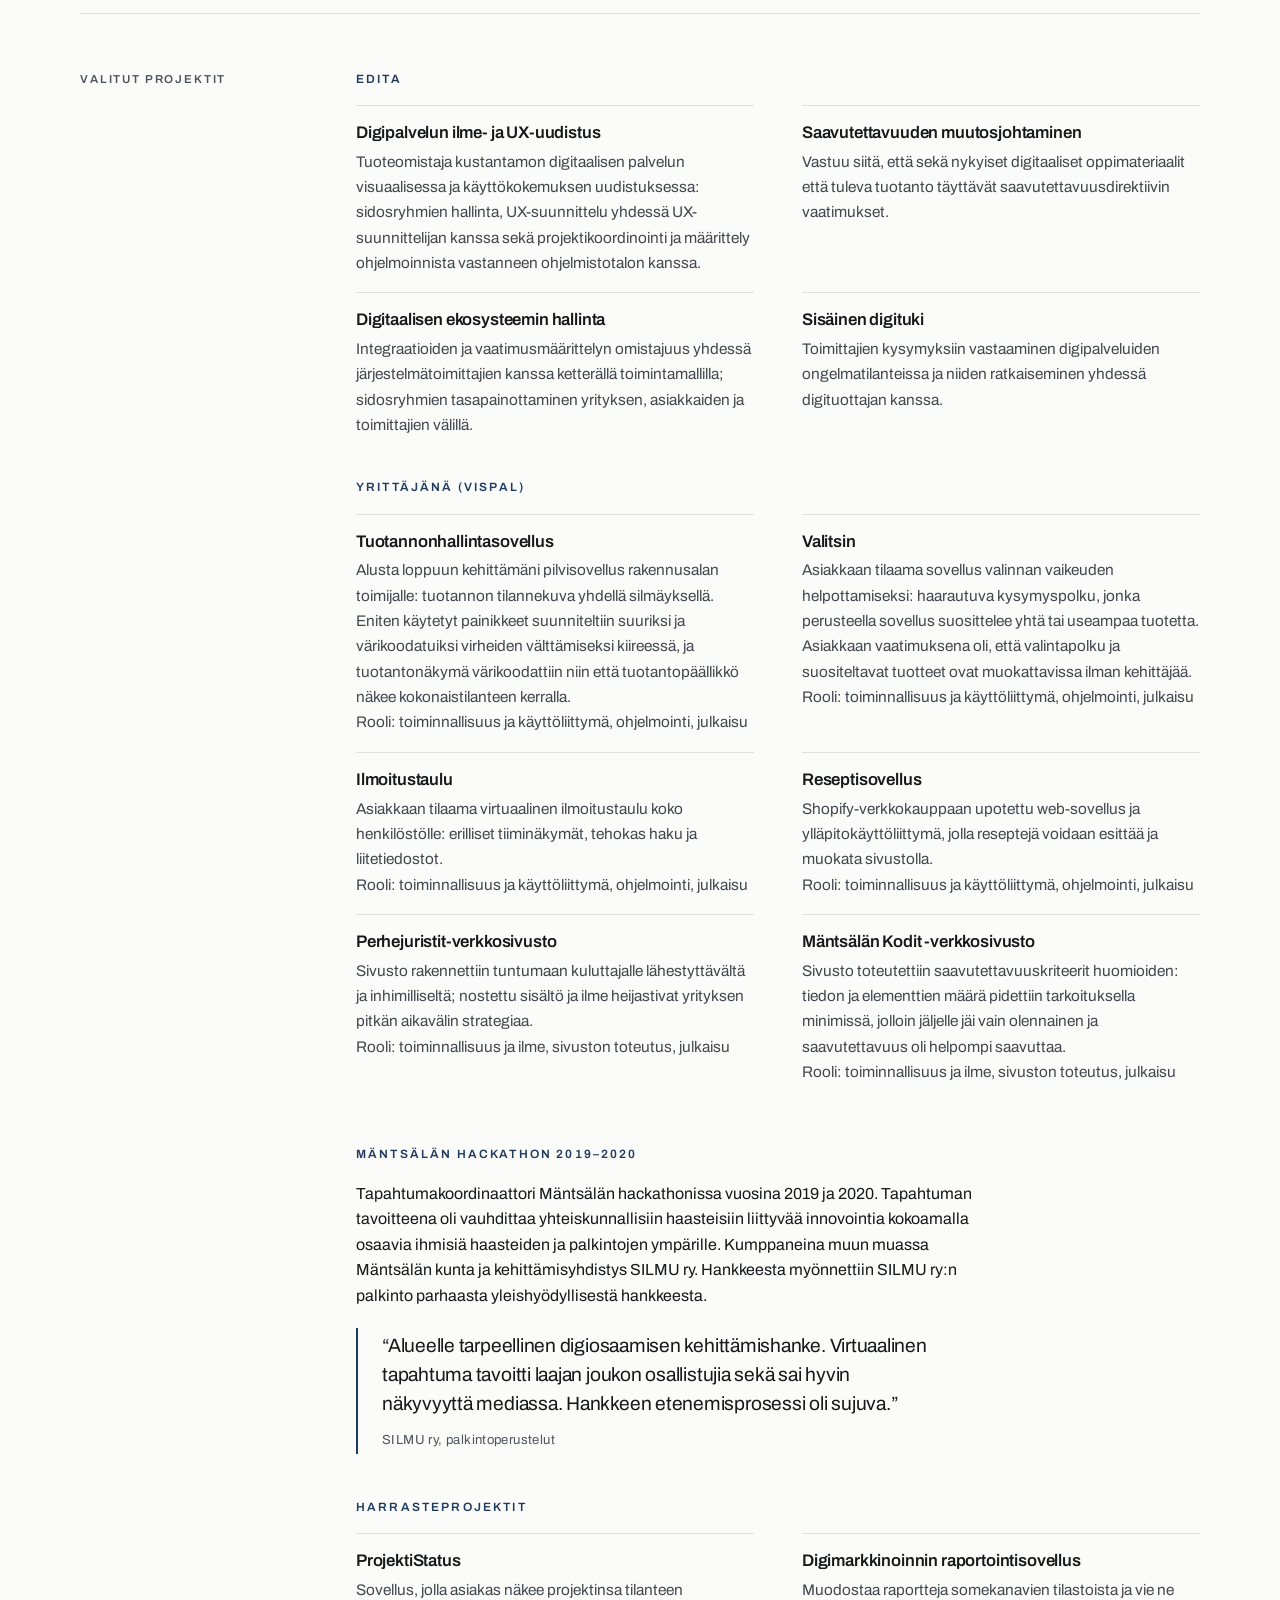
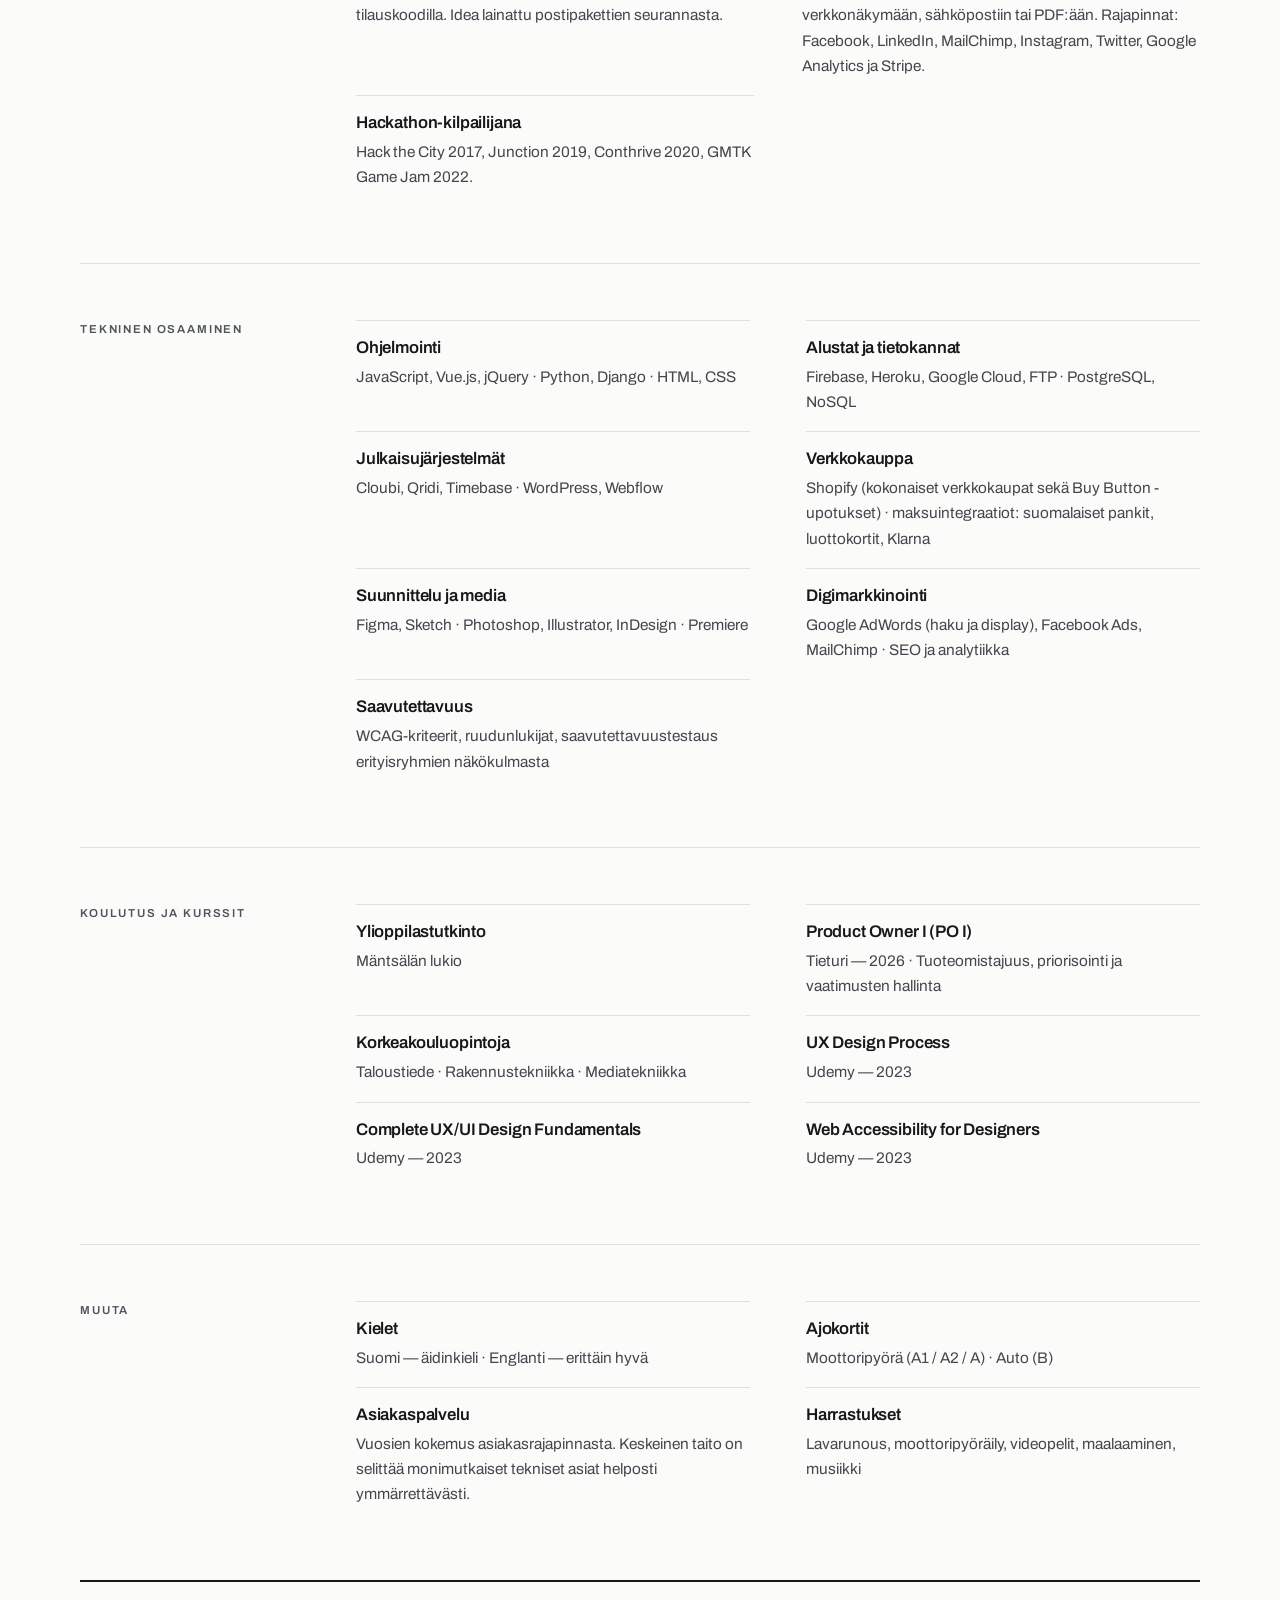
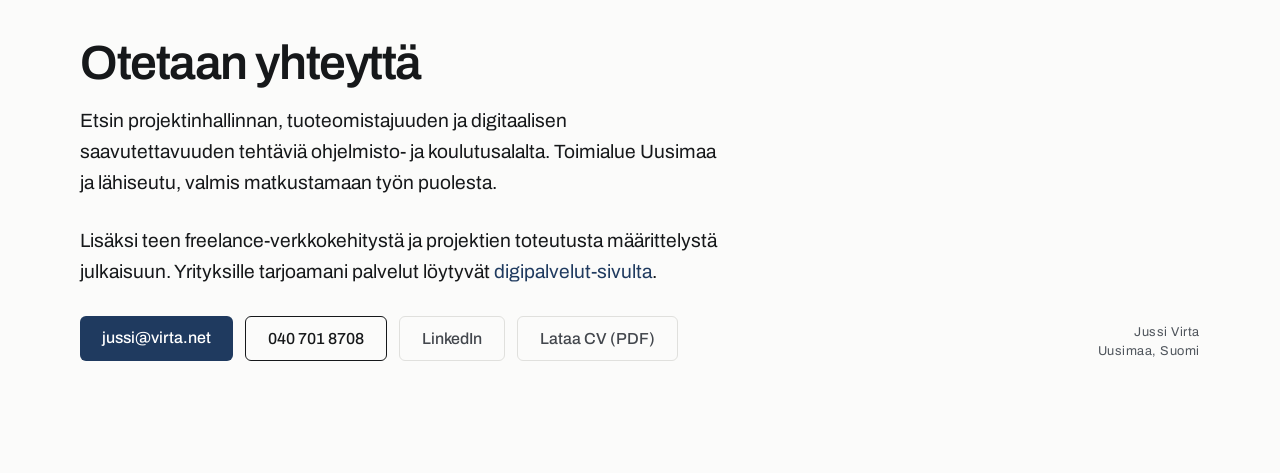
==== commit a1b0798c: "Ohjaa vanha freelance-sivu digipalveluihin, lisää tietoturvaotsakkeet ja hakukonetiedostot - /freela" ====
--- a/CV/index.html
+++ b/CV/index.html
@@ -375,7 +375,7 @@
         <div>
           <h2>Otetaan yhteyttä</h2>
           <p class="summary">Etsin projektinhallinnan, tuoteomistajuuden ja digitaalisen saavutettavuuden tehtäviä ohjelmisto- ja koulutusalalta. Toimialue Uusimaa ja lähiseutu, valmis matkustamaan työn puolesta.</p>
-          <p class="summary">Lisäksi teen freelance-verkkokehitystä ja projektien toteutusta määrittelystä julkaisuun. Lisätietoja löytyy <a href="../freelance/">freelance-sivulta</a>.</p>
+          <p class="summary">Lisäksi teen freelance-verkkokehitystä ja projektien toteutusta määrittelystä julkaisuun. Yrityksille tarjoamani palvelut löytyvät <a href="../digipalvelut/">digipalvelut-sivulta</a>.</p>
           <div class="contact-actions" aria-label="Yhteystiedot ja toimintopainikkeet">
             <a class="button primary" href="mailto:jussi@virta.net" aria-label="Lähetä sähköpostia">jussi@virta.net</a>
             <a class="button secondary" href="tel:+358407018708" aria-label="Soita numerosta 040 701 8708">040 701 8708</a>
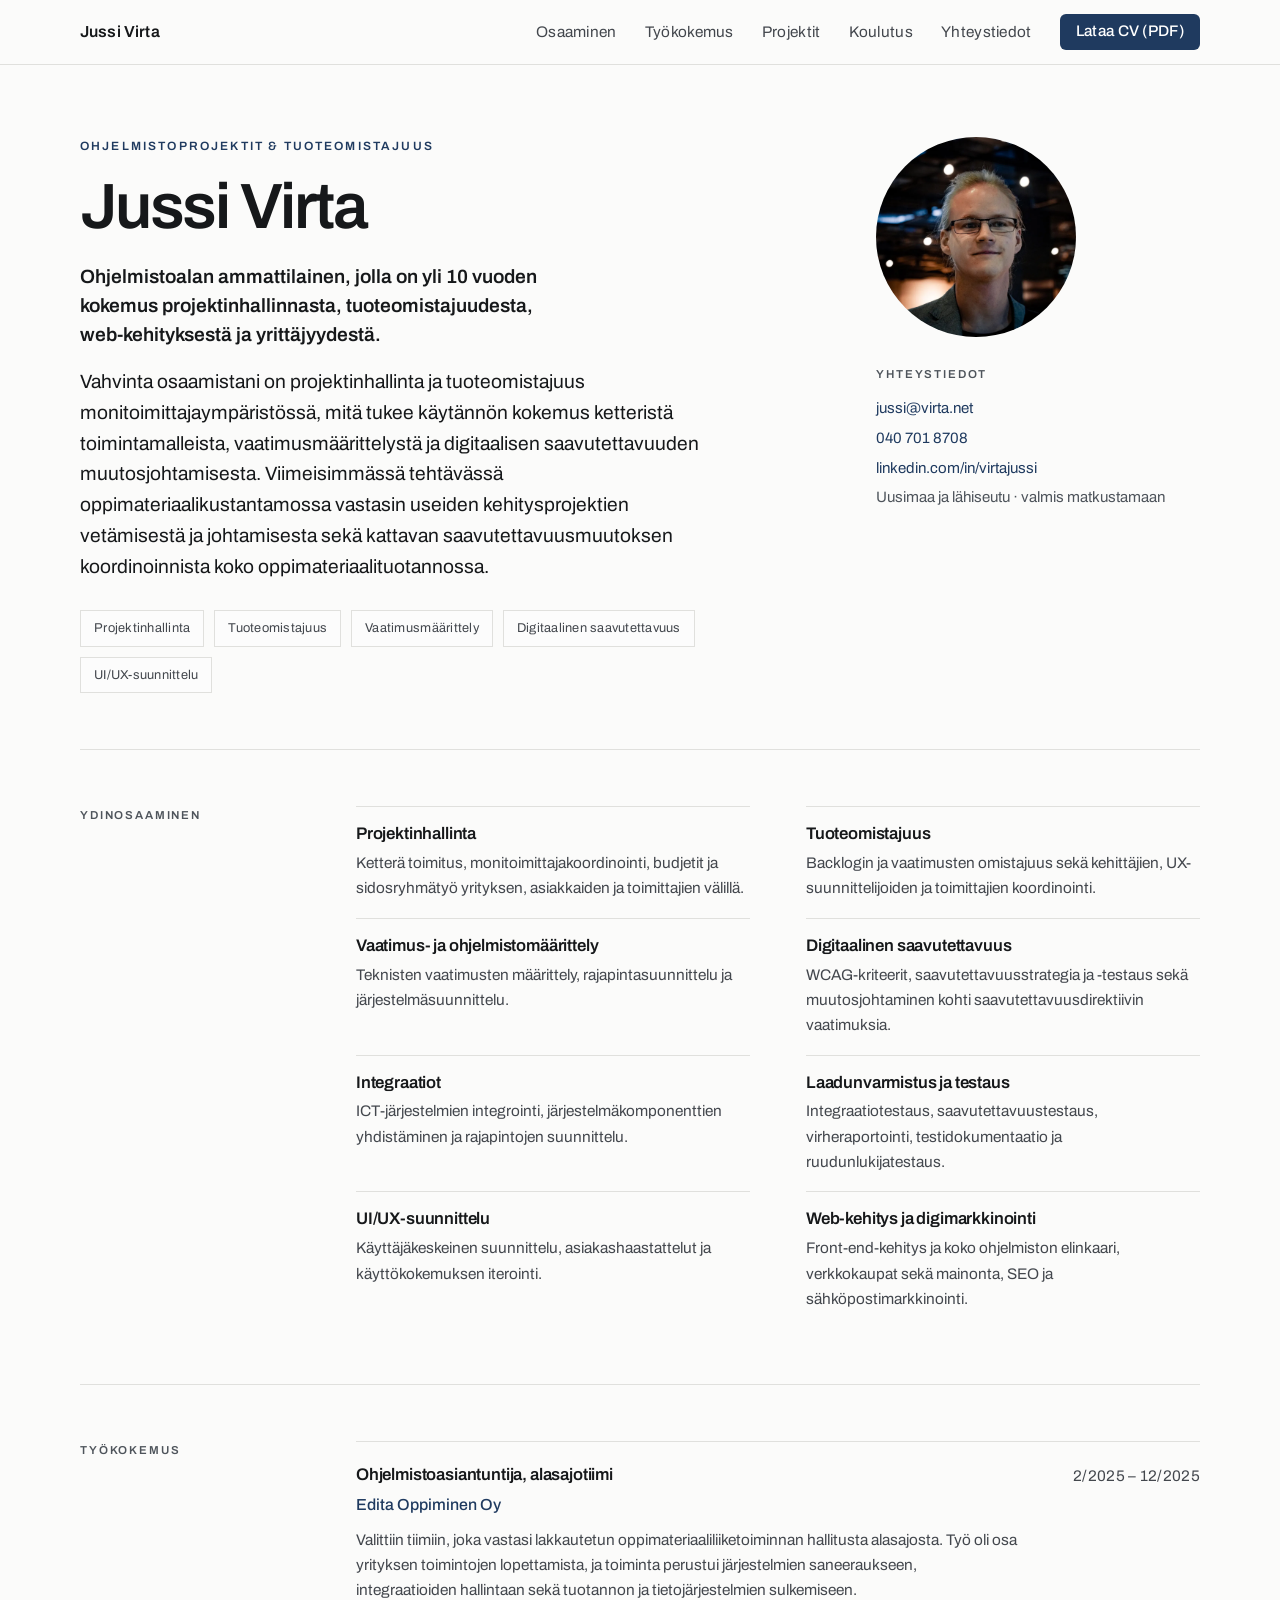
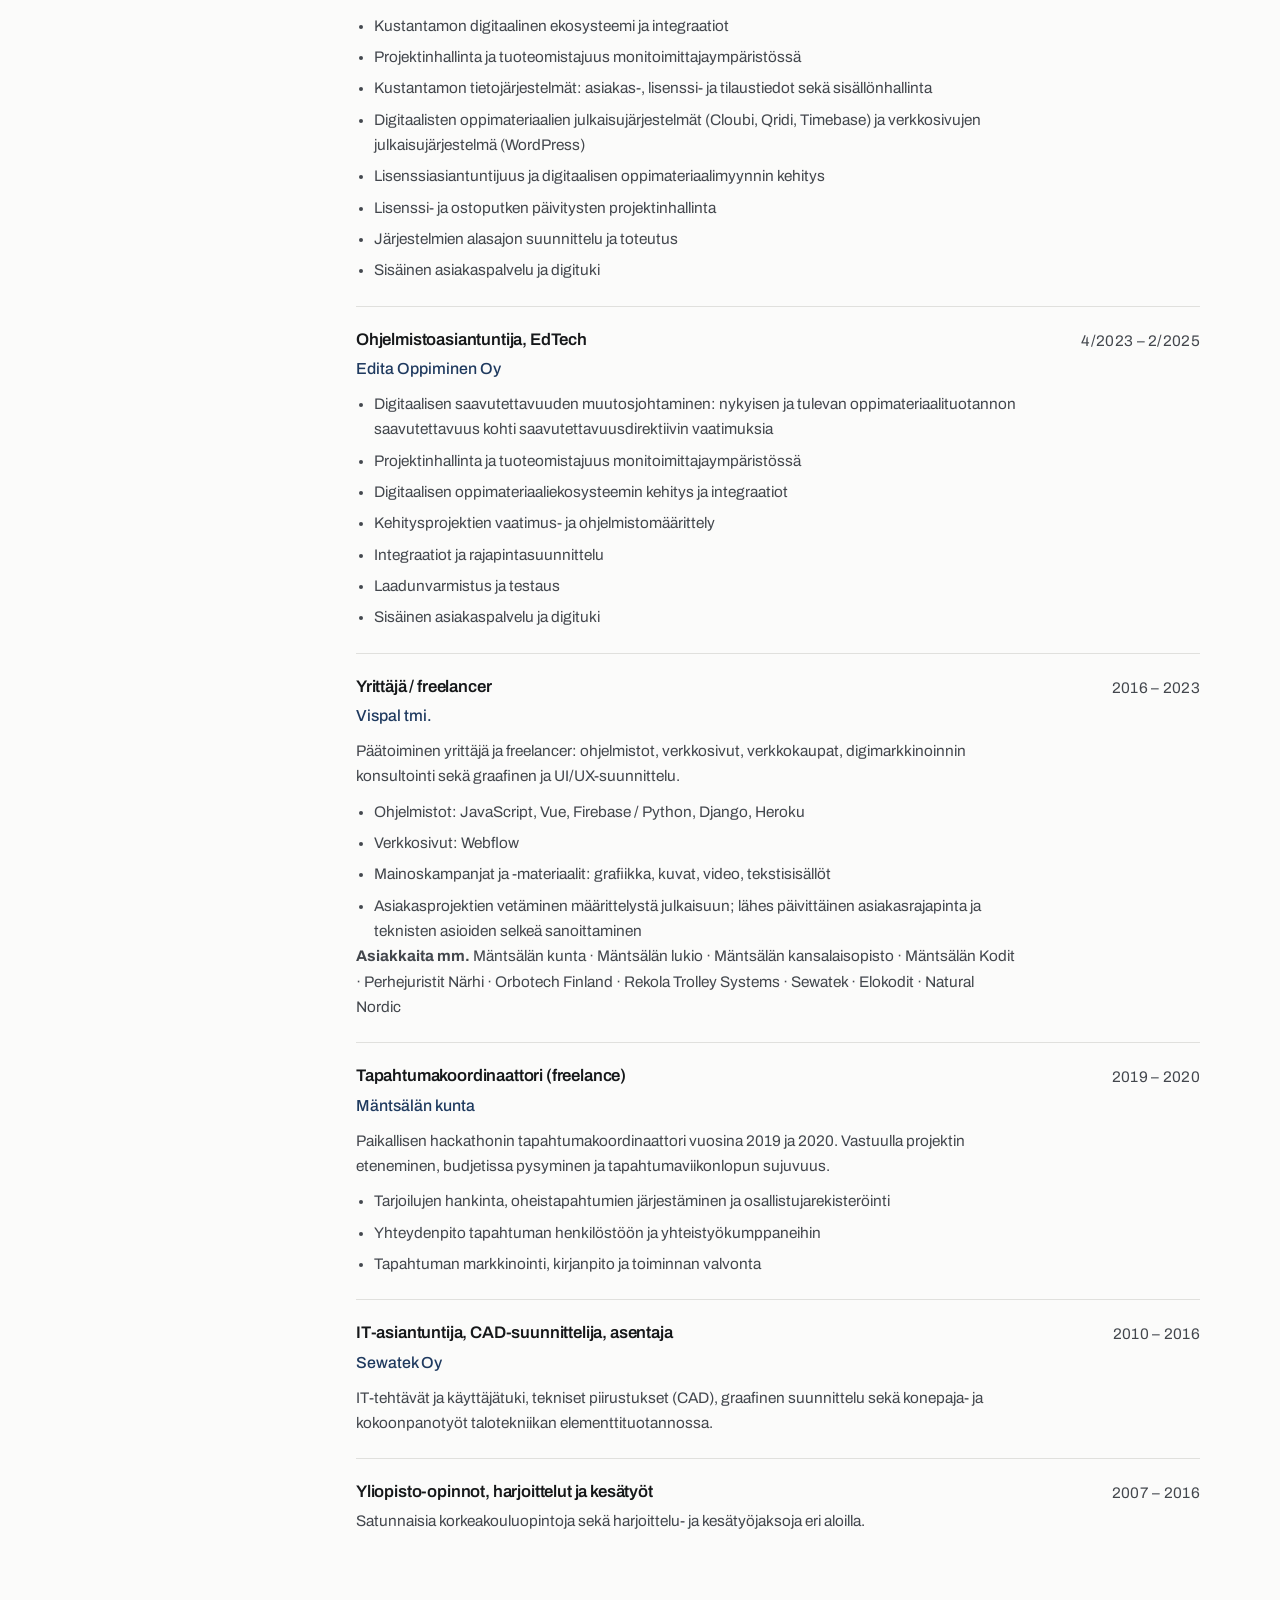
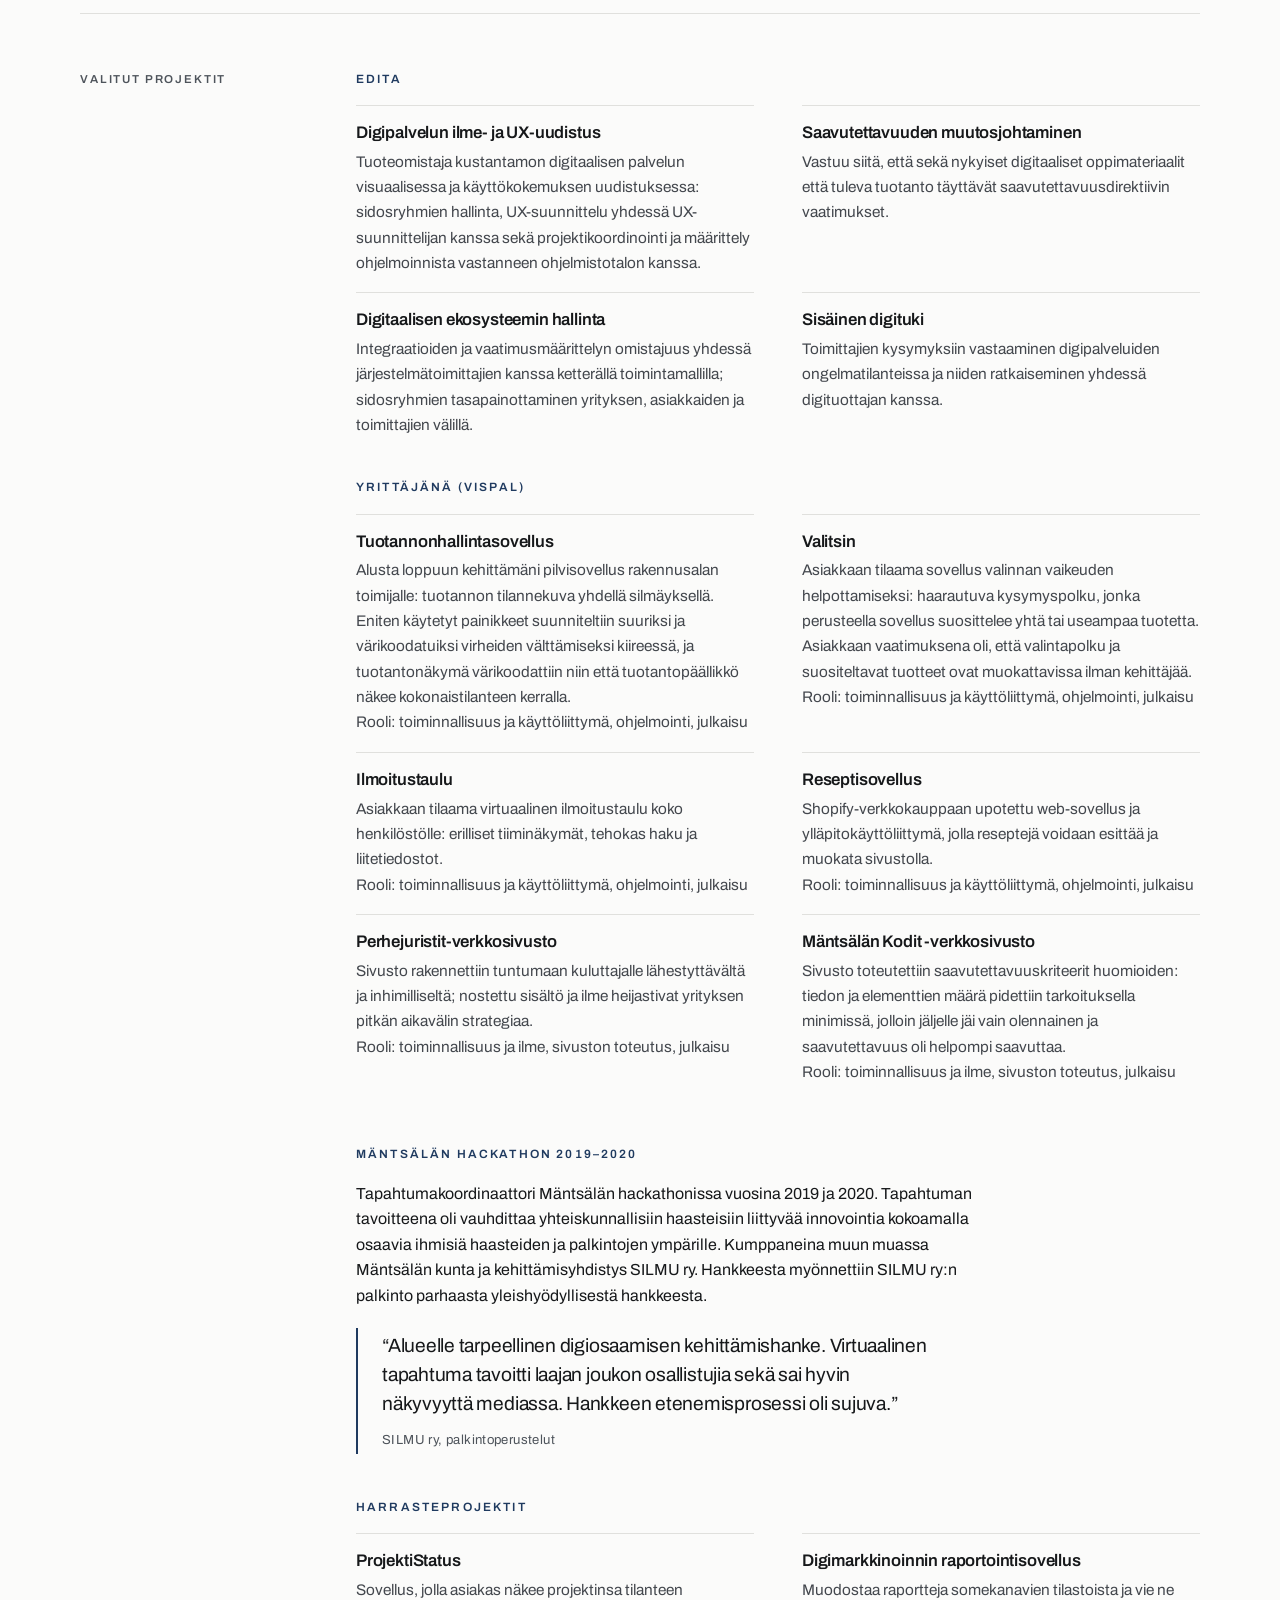
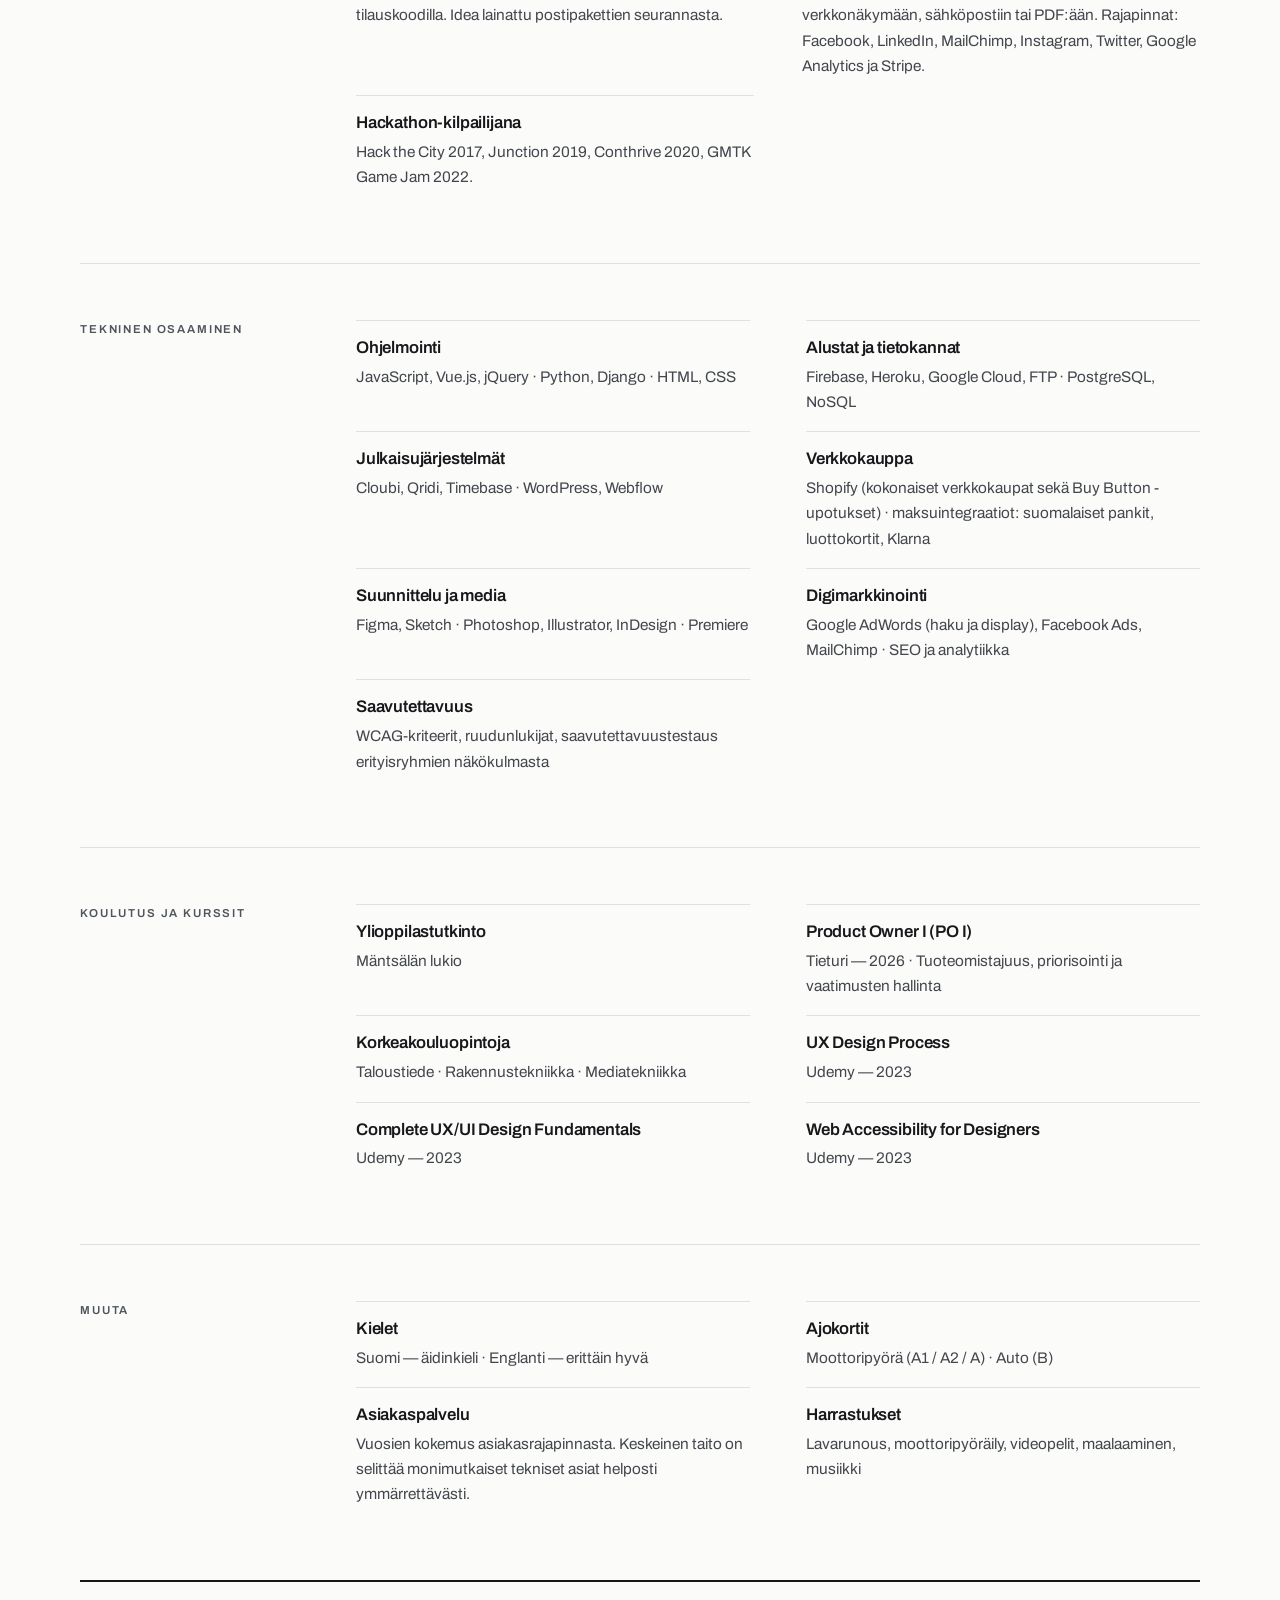
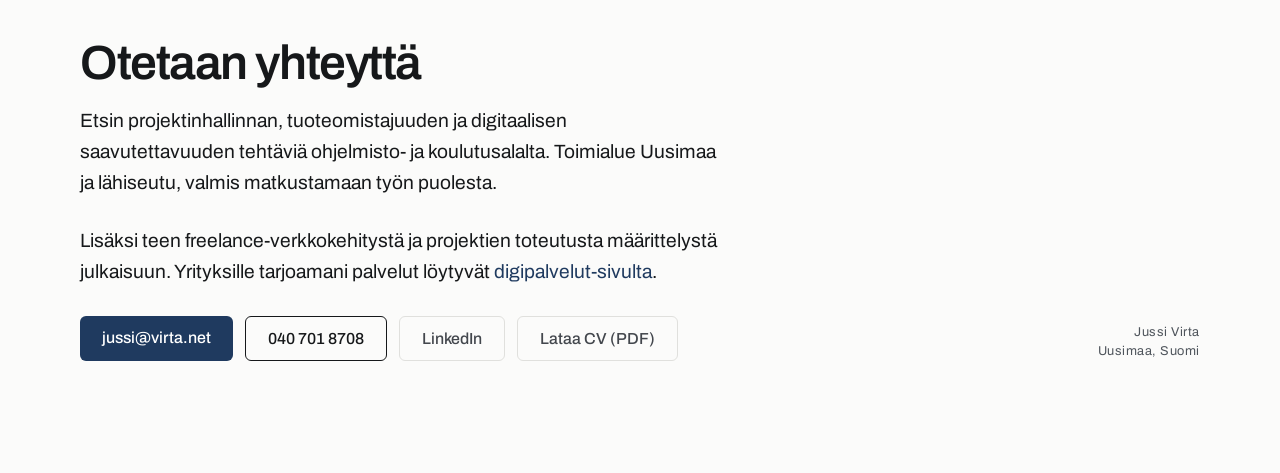
==== commit a828a28c: "Fontit omalta palvelimelta, yksi CV, portfolio pois ja esitteen tarkennukset - CV-sivu käyttää Archi" ====
--- a/CV/index.html
+++ b/CV/index.html
@@ -4,10 +4,17 @@
   <meta charset="utf-8">
   <meta name="viewport" content="width=device-width, initial-scale=1">
   <meta name="description" content="Jussi Virta — ohjelmistoprojektit, tuoteomistajuus ja digitaalinen saavutettavuus.">
-  <title>Jussi Virta</title>
-  <link rel="preconnect" href="https://fonts.googleapis.com">
-  <link rel="preconnect" href="https://fonts.gstatic.com" crossorigin>
-  <link href="https://fonts.googleapis.com/css2?family=Archivo:wght@400;500;600;700&display=swap" rel="stylesheet">
+  <title>Jussi Virta – CV: ohjelmistoprojektit, tuoteomistajuus ja saavutettavuus</title>
+  <link rel="icon" href="data:image/svg+xml,%3Csvg%20xmlns%3D%22http%3A%2F%2Fwww.w3.org%2F2000%2Fsvg%22%20viewBox%3D%220%200%2032%2032%22%3E%3Crect%20width%3D%2232%22%20height%3D%2232%22%20rx%3D%226%22%20fill%3D%22%23FFE3EC%22%2F%3E%3Ctext%20x%3D%2216%22%20y%3D%2223%22%20text-anchor%3D%22middle%22%20font-family%3D%22Georgia%2Cserif%22%20font-size%3D%2220%22%20font-weight%3D%22700%22%20fill%3D%22%23C8372F%22%3EJ%3C%2Ftext%3E%3C%2Fsvg%3E">
+  <link rel="canonical" href="https://jussivirta.fi/CV/">
+  <meta property="og:type" content="profile">
+  <meta property="og:locale" content="fi_FI">
+  <meta property="og:title" content="Jussi Virta – CV">
+  <meta property="og:description" content="Ohjelmistoprojektit, tuoteomistajuus ja digitaalinen saavutettavuus.">
+  <meta property="og:url" content="https://jussivirta.fi/CV/">
+  <meta property="og:image" content="https://jussivirta.fi/assets/jussi-portaali.jpg">
+  <link rel="preload" href="/fontit/archivo-latin-400-normal.woff2" as="font" type="font/woff2" crossorigin>
+  <link rel="preload" href="/fontit/archivo-latin-600-normal.woff2" as="font" type="font/woff2" crossorigin>
   <link rel="stylesheet" href="styles.css">
 </head>
 <body>
--- a/CV/styles.css
+++ b/CV/styles.css
@@ -1,3 +1,9 @@
+/* Archivo (OFL) omalta palvelimelta, ei ulkoisia fonttipalveluita. */
+@font-face{font-family:Archivo;font-weight:400;font-style:normal;font-display:swap;src:url(/fontit/archivo-latin-400-normal.woff2) format("woff2")}
+@font-face{font-family:Archivo;font-weight:500;font-style:normal;font-display:swap;src:url(/fontit/archivo-latin-500-normal.woff2) format("woff2")}
+@font-face{font-family:Archivo;font-weight:600;font-style:normal;font-display:swap;src:url(/fontit/archivo-latin-600-normal.woff2) format("woff2")}
+@font-face{font-family:Archivo;font-weight:700;font-style:normal;font-display:swap;src:url(/fontit/archivo-latin-700-normal.woff2) format("woff2")}
+
 :root {
   --bg: #fbfbfa;
   --panel: #ffffff;
